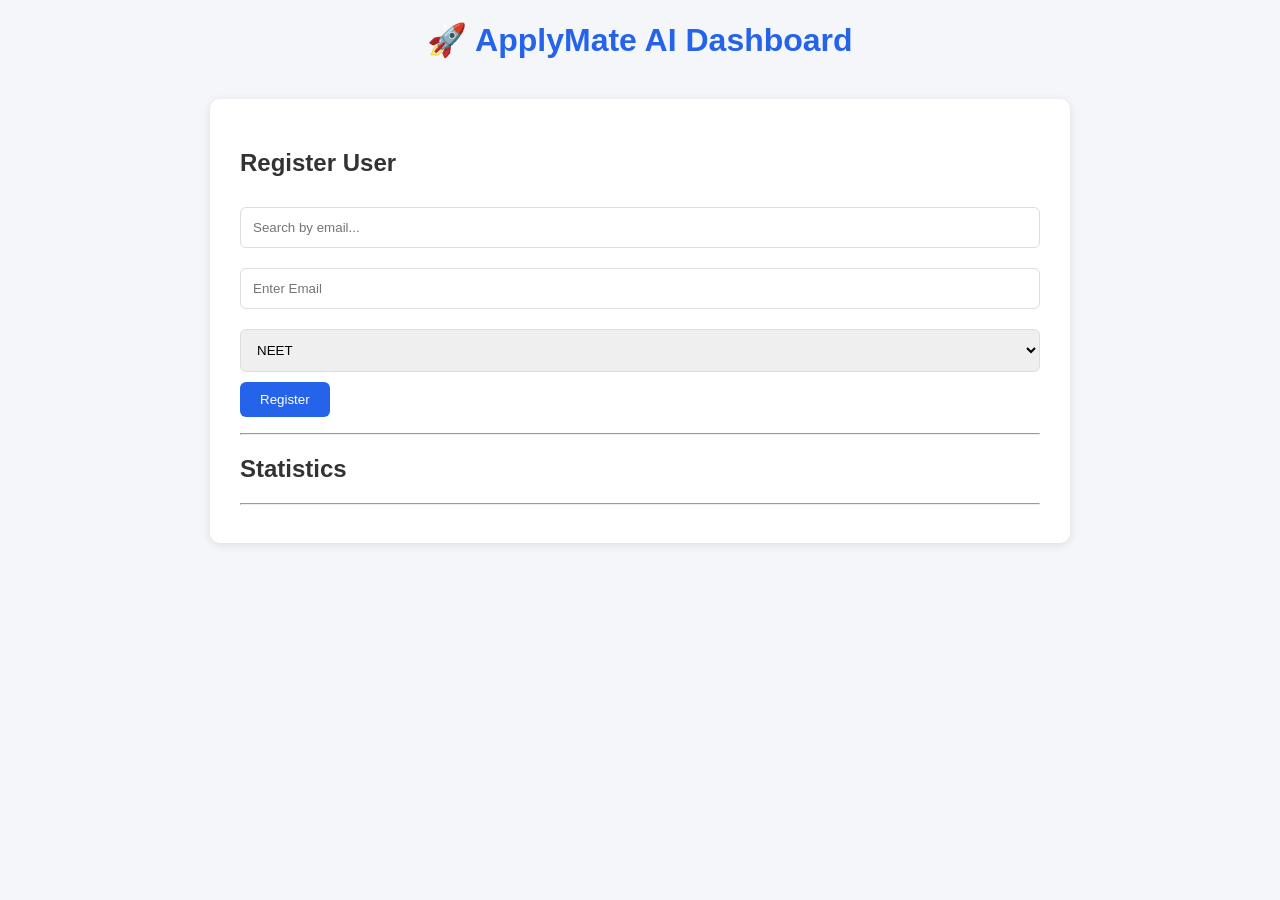
==== templates/index.html @ 89996ae2 "Initial ApplyMate AI project" ====
<!DOCTYPE html>
<html>
<head>
    <title>ApplyMate AI</title>
    <link rel="stylesheet" href="/static/style.css">
</head>
<body>

    <h1>🚀 ApplyMate AI Dashboard</h1>
    <div class="container">

        <h2>Register User</h2>
   <input
    type="text"
    id="search"
    placeholder="Search by email..."
    onkeyup="loadUsers()"
/>
        <input
            type="email"
            id="email"
            placeholder="Enter Email"
        >

        <select id="category">

            <option value="NEET">NEET</option>

            <option value="JEE">JEE</option>

            <option value="CUET">CUET</option>

            <option value="GENERAL">GENERAL</option>

        </select>

        <button onclick="registerUser()">
            Register
        </button>
        <p id="message"></p>
        <hr>

       <h2>Statistics</h2>

<div id="stats"></div>

<hr>

        <div id="users"></div>

    </div>

    <script src="/static/script.js"></script>

</body>
</html>
---- static/style.css ----
body{
    font-family: Arial, sans-serif;
    background:#f4f6f9;
    margin:0;
    padding:0;
}

.container{
    width:80%;
    max-width:800px;
    margin:40px auto;
    background:white;
    padding:30px;
    border-radius:10px;
    box-shadow:0 2px 10px rgba(0,0,0,0.1);
}

h1{
    text-align:center;
    color:#2563eb;
}

h2{
    color:#333;
}

input,
select{
    width:100%;
    padding:12px;
    margin:10px 0;
    border:1px solid #ddd;
    border-radius:6px;
    box-sizing:border-box;
}

button{
    padding:10px 20px;
    background:#2563eb;
    color:white;
    border:none;
    border-radius:6px;
    cursor:pointer;
}

button:hover{
    background:#1d4ed8;
}

.user{
    display:flex;
    justify-content:space-between;
    align-items:center;
    padding:15px;
    margin-top:10px;
    border:1px solid #ddd;
    border-radius:8px;
    background:#fafafa;
}

.delete-btn{
    background:#dc2626;
}

.delete-btn:hover{
    background:#b91c1c;
}
.badge{
    background:#2563eb;
    color:white;
    padding:4px 10px;
    border-radius:20px;
    font-size:12px;
}
.badge{
    background:#2563eb;
    color:white;
    padding:4px 10px;
    border-radius:20px;
    font-size:12px;
}

.stat-card{
    background:#eff6ff;
    padding:15px;
    border-radius:8px;
    margin-bottom:15px;
    font-weight:bold;
}
.message-success{
    color:green;
    font-weight:bold;
}

.message-error{
    color:red;
    font-weight:bold;
}

.message-warning{
    color:orange;
    font-weight:bold;
}
.stats-container{
    display:flex;
    gap:15px;
    flex-wrap:wrap;
}

.stat-card{
    flex:1;
    min-width:180px;
    background:#eff6ff;
    padding:15px;
    border-radius:8px;
    font-weight:bold;
    text-align:center;
}
.stats-container{
    display:flex;
    gap:15px;
    flex-wrap:wrap;
}

.stat-card{
    flex:1;
    min-width:180px;
    background:#eff6ff;
    padding:15px;
    border-radius:8px;
    font-weight:bold;
    text-align:center;
}

.message-success{
    color:green;
    font-weight:bold;
}

.message-error{
    color:red;
    font-weight:bold;
}

.message-warning{
    color:orange;
    font-weight:bold;
}
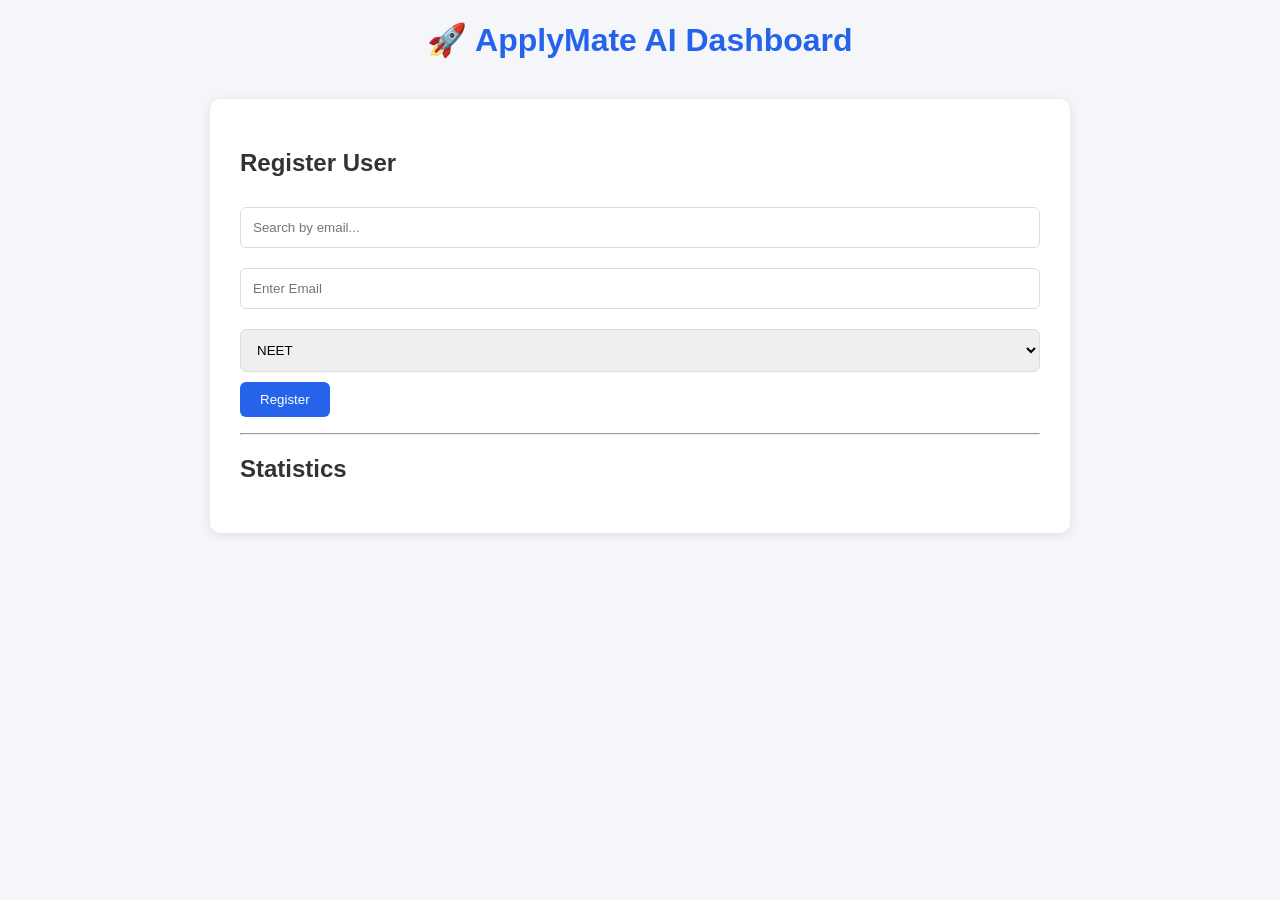
==== commit 033c61b8: "Switched from Resend to Gmail SMTP" ====
--- a/templates/index.html
+++ b/templates/index.html
@@ -42,13 +42,7 @@
 
        <h2>Statistics</h2>
 
-<div id="stats"></div>
 
-<hr>
-
-        <div id="users"></div>
-
-    </div>
 
     <script src="/static/script.js"></script>
 
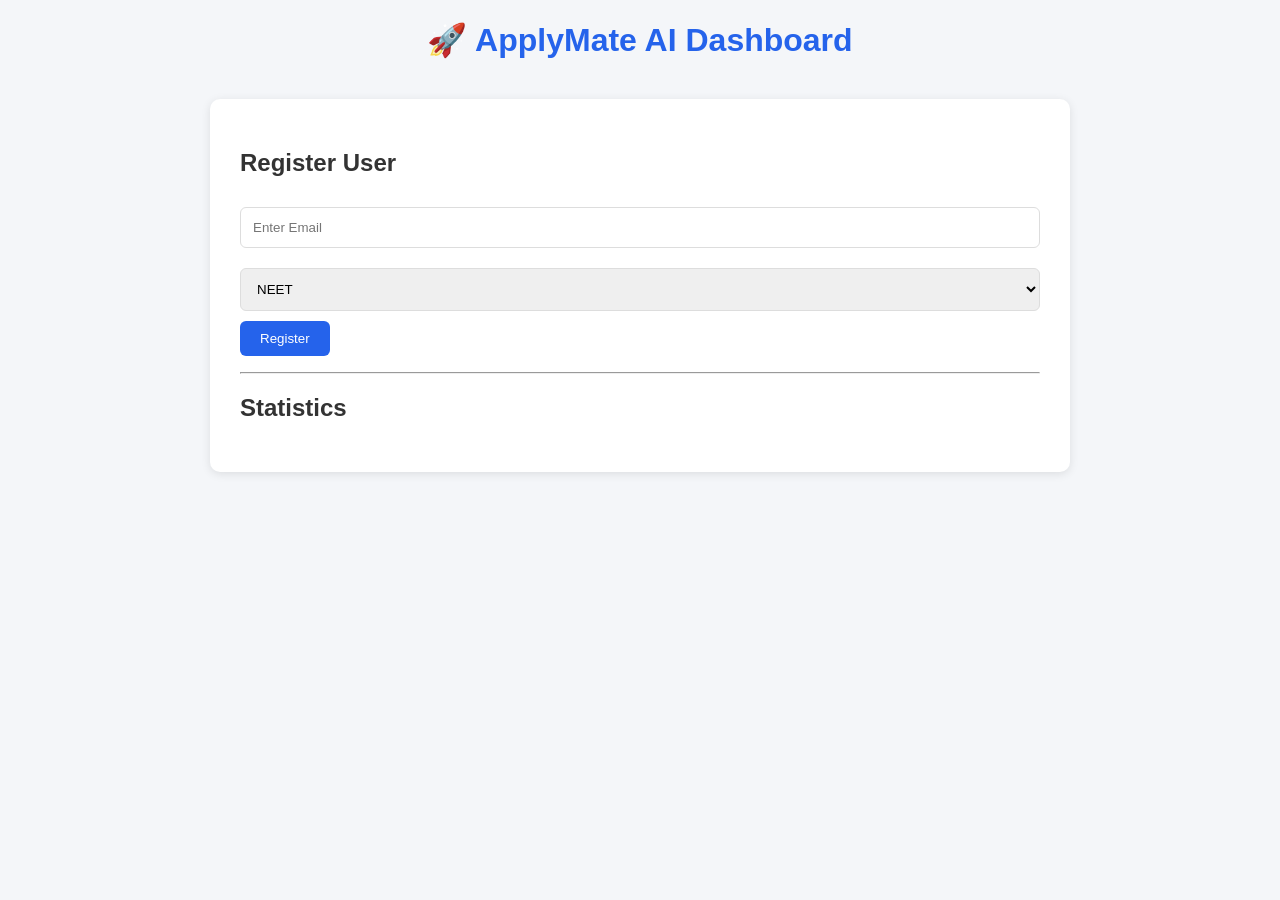
==== commit a163f700: "edit" ====
--- a/templates/index.html
+++ b/templates/index.html
@@ -10,12 +10,7 @@
     <div class="container">
 
         <h2>Register User</h2>
-   <input
-    type="text"
-    id="search"
-    placeholder="Search by email..."
-    onkeyup="loadUsers()"
-/>
+   
         <input
             type="email"
             id="email"
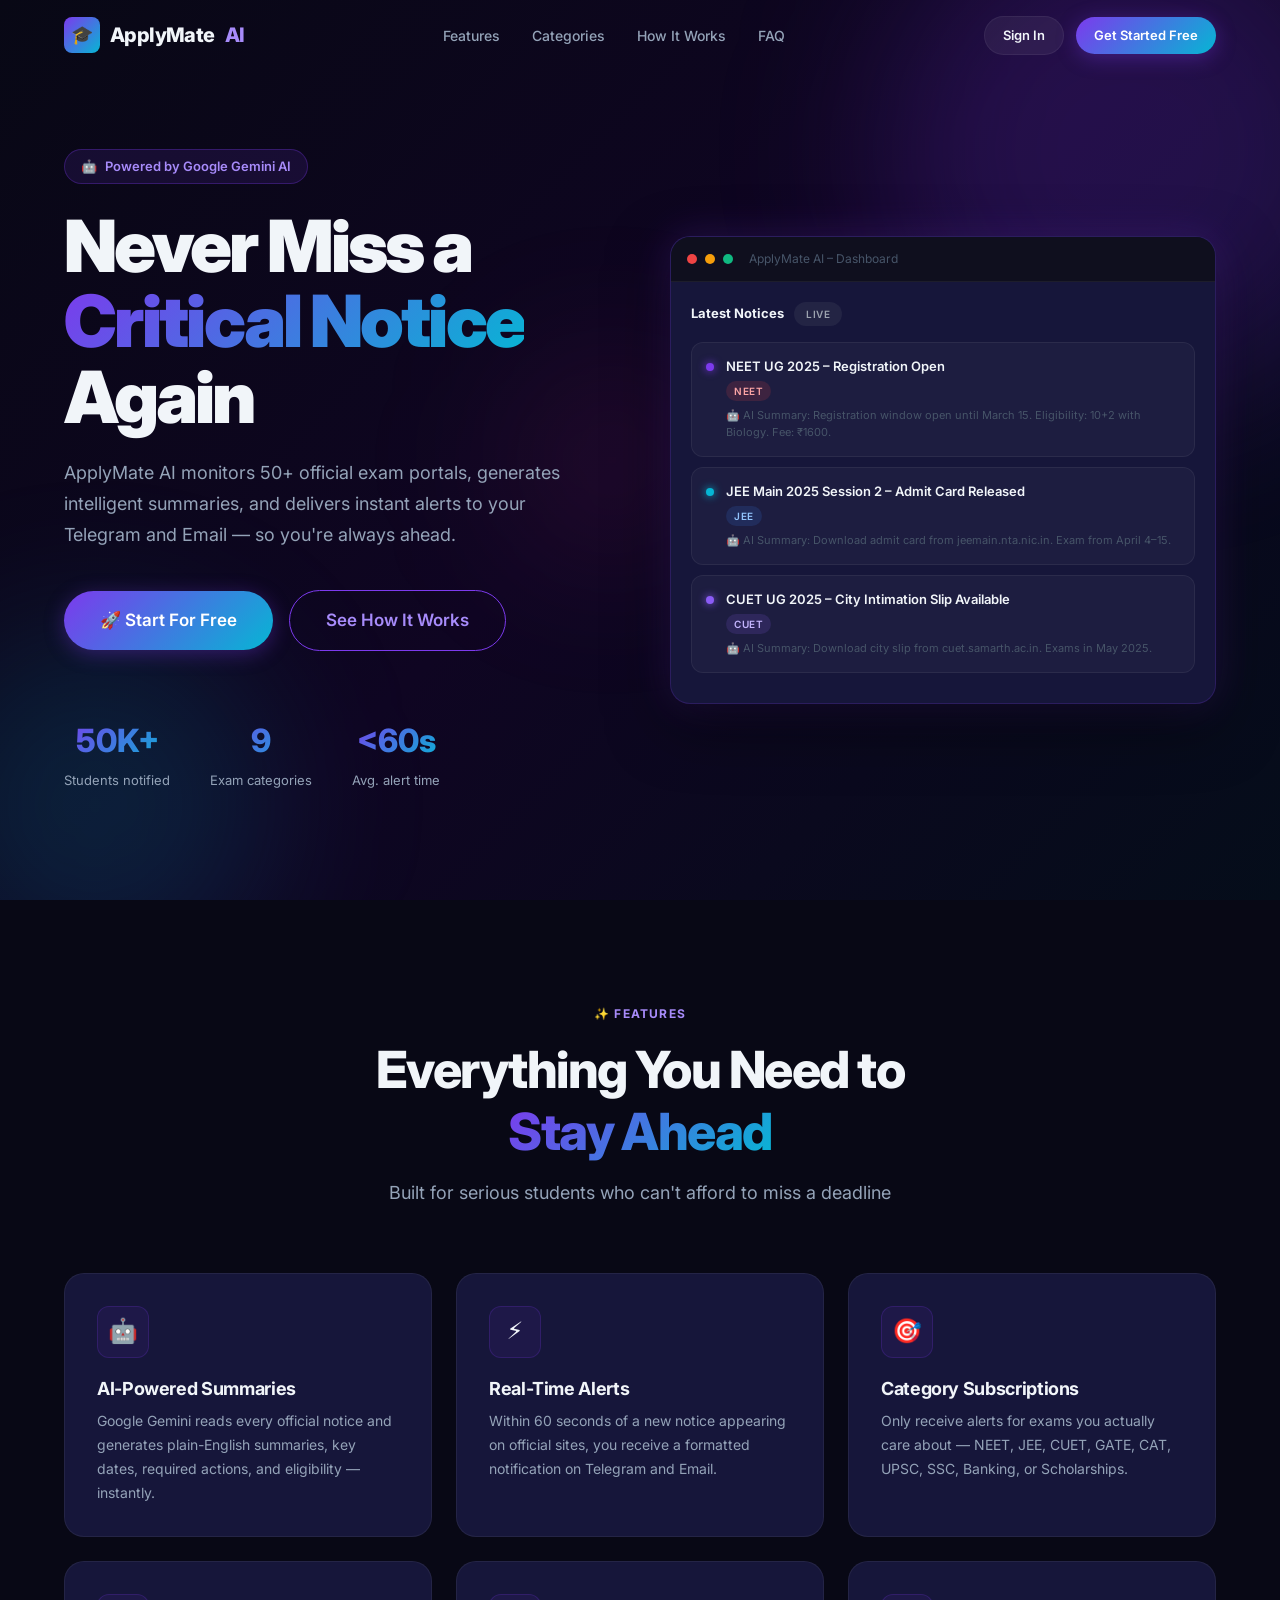
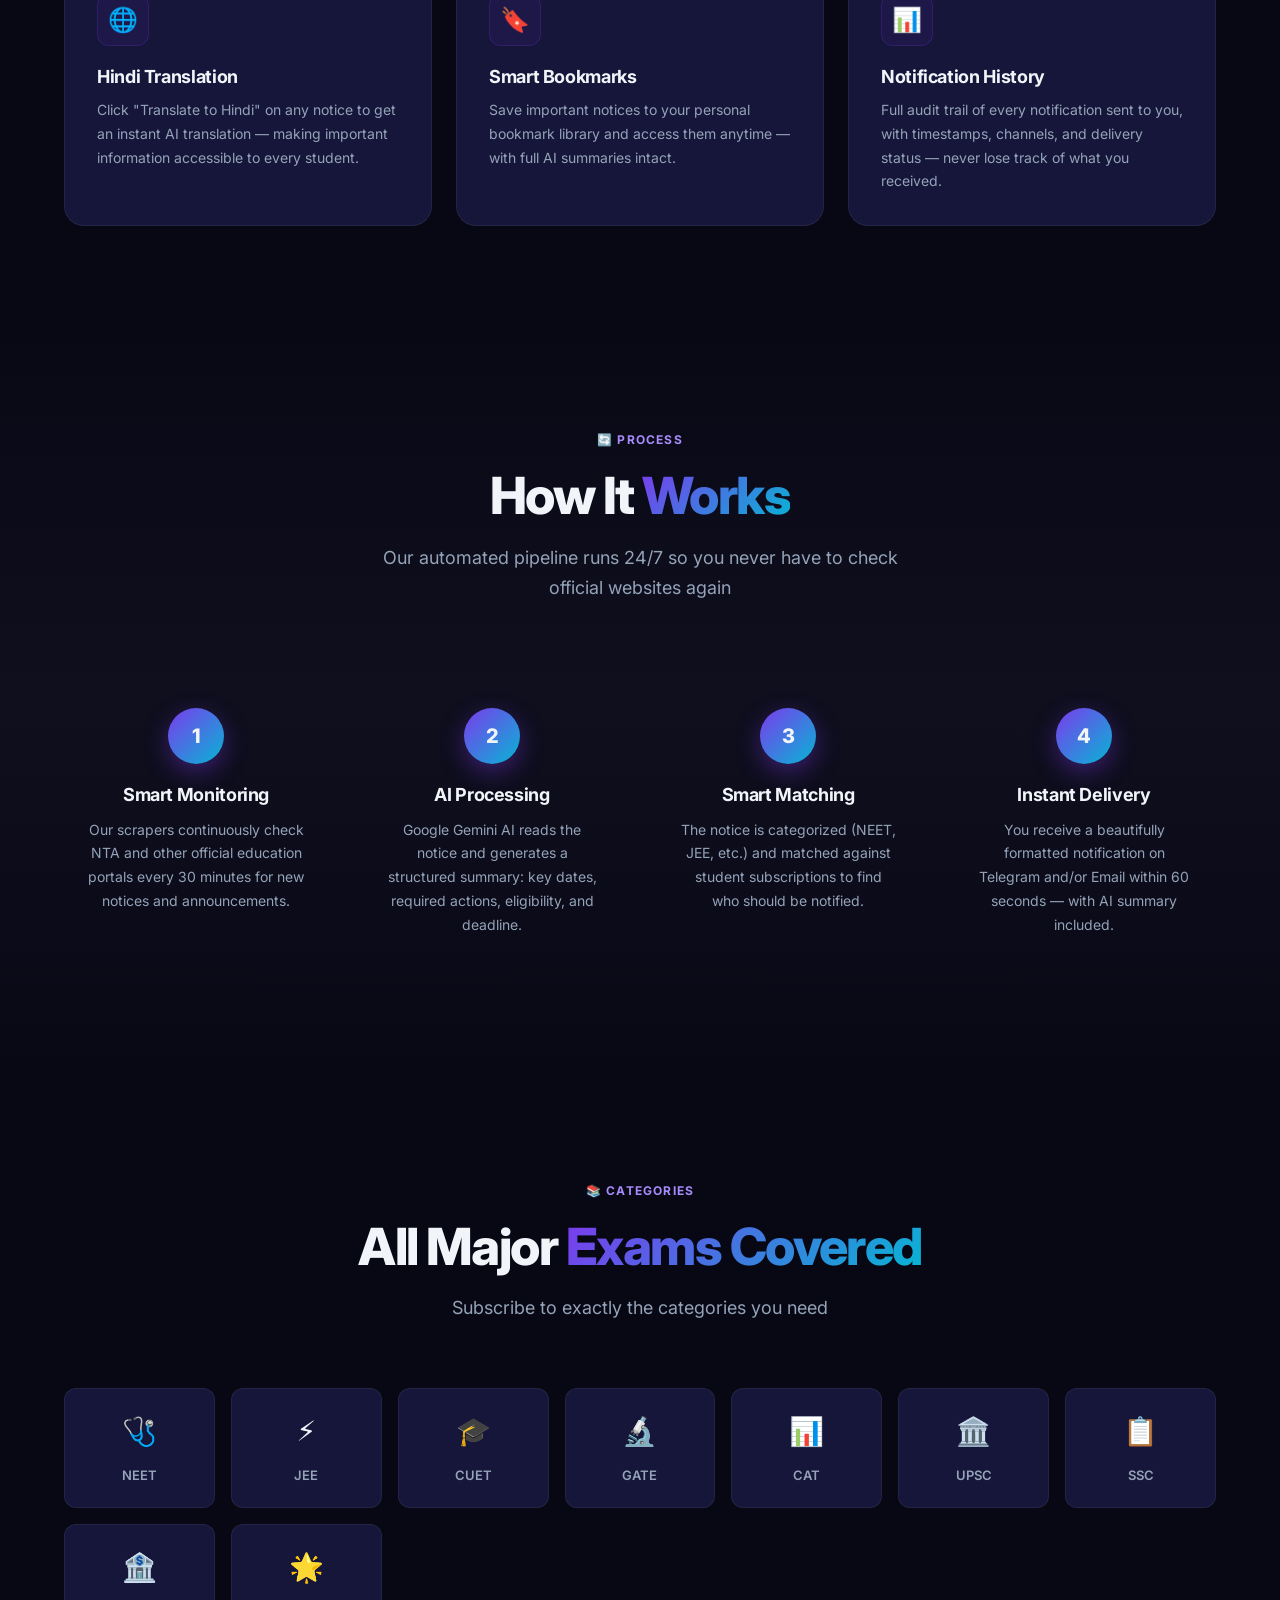
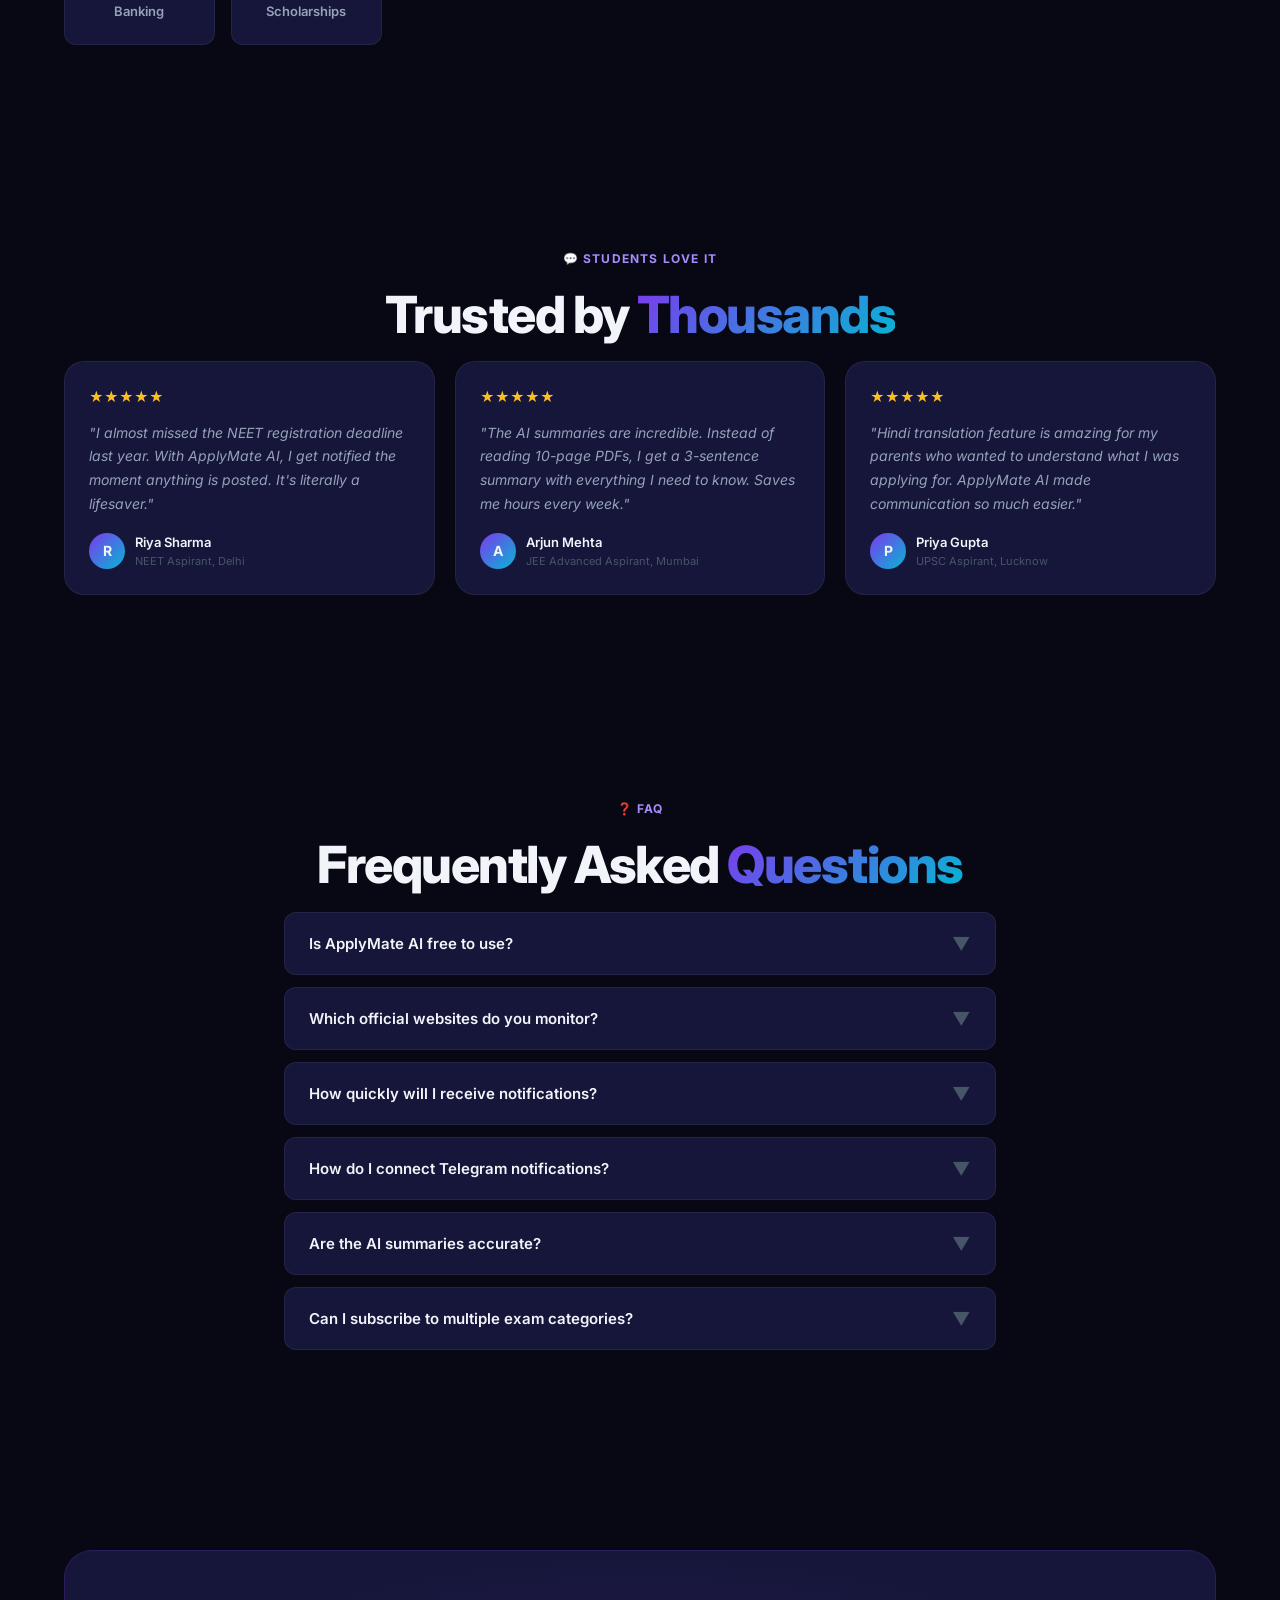
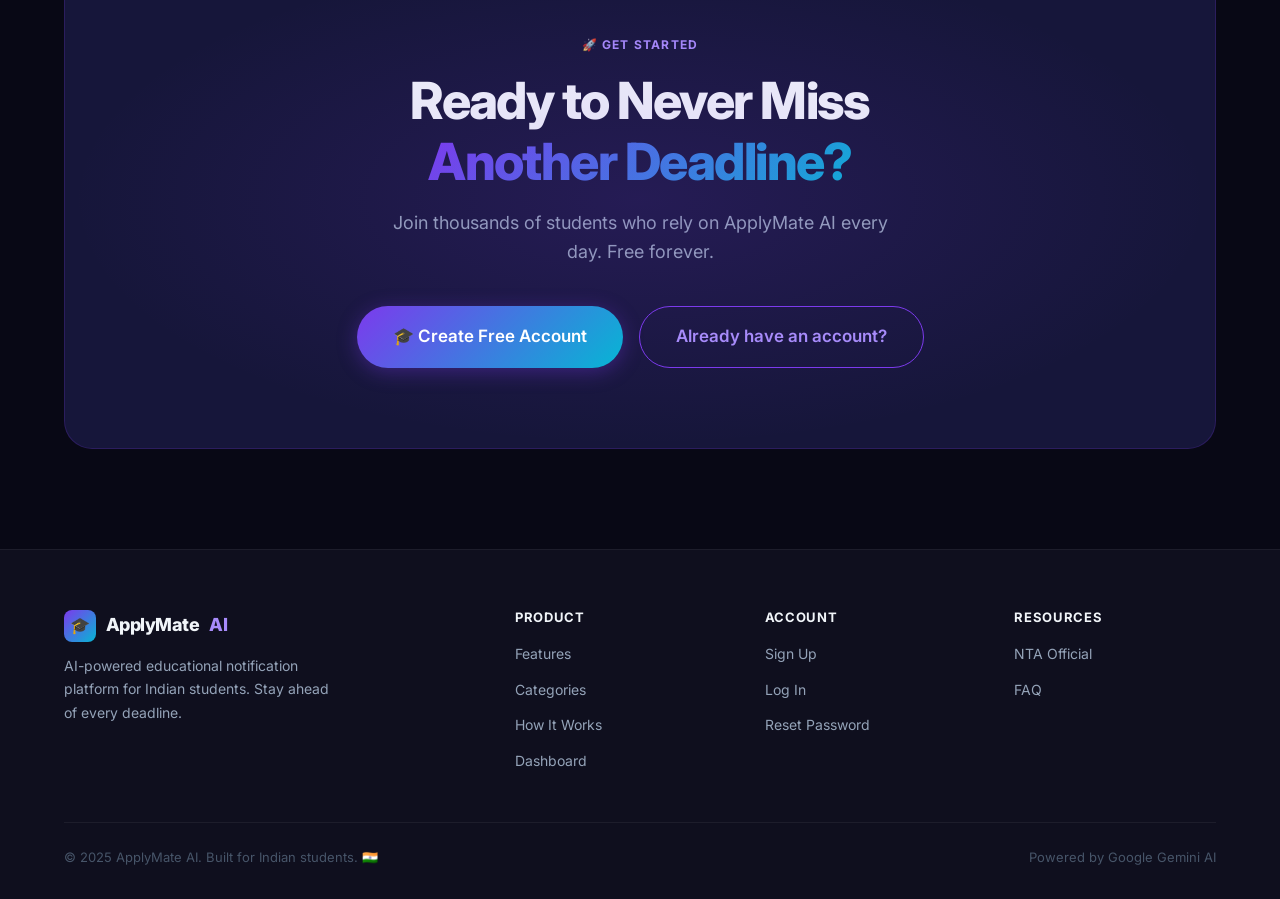
==== commit cad34a81: "Complete AI scraper and admin dashboard" ====
--- a/templates/index.html
+++ b/templates/index.html
@@ -1,45 +1,612 @@
 <!DOCTYPE html>
-<html>
+<html lang="en">
 <head>
-    <title>ApplyMate AI</title>
-    <link rel="stylesheet" href="/static/style.css">
+  <meta charset="UTF-8">
+  <meta name="viewport" content="width=device-width, initial-scale=1.0">
+  <meta name="description" content="ApplyMate AI – Never miss an important educational notice. AI-powered summaries of NEET, JEE, CUET, GATE, UPSC and more. Instant Telegram & Email alerts.">
+  <title>ApplyMate AI – AI-Powered Student Notification Platform</title>
+  <link rel="stylesheet" href="/static/css/main.css">
+  <style>
+    /* ── Landing-page specific styles ── */
+    .notice-preview-card {
+      background: var(--bg-card);
+      border: 1px solid var(--border);
+      border-radius: var(--radius-lg);
+      padding: 20px;
+      position: relative;
+      overflow: hidden;
+    }
+    .notice-preview-card::before {
+      content: '';
+      position: absolute;
+      top: 0; left: 0; right: 0;
+      height: 3px;
+      background: var(--grad-primary);
+    }
+    .preview-grid {
+      display: grid;
+      grid-template-columns: 1fr 1fr;
+      gap: 20px;
+    }
+    @media (max-width: 640px) { .preview-grid { grid-template-columns: 1fr; } }
+
+    .hero-mockup {
+      position: relative;
+      z-index: 1;
+    }
+    .mockup-window {
+      background: var(--bg-card);
+      border: 1px solid var(--border);
+      border-radius: var(--radius-lg);
+      overflow: hidden;
+      box-shadow: var(--shadow-lg), var(--shadow-glow);
+    }
+    .mockup-header {
+      background: var(--bg-surface);
+      padding: 12px 16px;
+      display: flex;
+      align-items: center;
+      gap: 8px;
+      border-bottom: 1px solid var(--border-light);
+    }
+    .mockup-dot {
+      width: 10px;
+      height: 10px;
+      border-radius: 50%;
+    }
+    .mockup-body { padding: 20px; }
+
+    .notice-item {
+      display: flex;
+      gap: 12px;
+      padding: 14px;
+      background: rgba(255,255,255,0.03);
+      border-radius: var(--radius-md);
+      border: 1px solid var(--border-light);
+      margin-bottom: 10px;
+      transition: all var(--transition);
+      animation: fadeInUp 0.5s ease both;
+    }
+    .notice-item:nth-child(1) { animation-delay: 0.1s; }
+    .notice-item:nth-child(2) { animation-delay: 0.2s; }
+    .notice-item:nth-child(3) { animation-delay: 0.3s; }
+    .notice-item:hover {
+      background: rgba(124, 58, 237, 0.06);
+      border-color: var(--border);
+    }
+    .notice-dot {
+      width: 8px;
+      height: 8px;
+      border-radius: 50%;
+      background: var(--primary);
+      flex-shrink: 0;
+      margin-top: 6px;
+      box-shadow: 0 0 8px var(--primary);
+      animation: pulse-glow 2s ease infinite;
+    }
+    .notice-title { font-size: 13px; font-weight: 600; line-height: 1.4; margin-bottom: 4px; }
+    .notice-meta { font-size: 11px; color: var(--text-muted); }
+
+    /* Testimonial */
+    .testimonials-grid {
+      display: grid;
+      grid-template-columns: repeat(auto-fit, minmax(280px, 1fr));
+      gap: 20px;
+    }
+    .testimonial-card {
+      background: var(--bg-card);
+      border: 1px solid var(--border-light);
+      border-radius: var(--radius-lg);
+      padding: 24px;
+    }
+    .testimonial-stars { color: #fbbf24; font-size: 14px; margin-bottom: 12px; }
+    .testimonial-text { font-size: 14px; color: var(--text-secondary); line-height: 1.7; margin-bottom: 16px; font-style: italic; }
+    .testimonial-author { display: flex; align-items: center; gap: 10px; }
+    .testimonial-avatar {
+      width: 36px;
+      height: 36px;
+      border-radius: 50%;
+      background: var(--grad-primary);
+      display: flex;
+      align-items: center;
+      justify-content: center;
+      font-size: 14px;
+      font-weight: 700;
+    }
+    .testimonial-name { font-size: 13px; font-weight: 600; }
+    .testimonial-role { font-size: 11px; color: var(--text-muted); }
+  </style>
 </head>
 <body>
 
-    <h1>🚀 ApplyMate AI Dashboard</h1>
-    <div class="container">
-
-        <h2>Register User</h2>
-   
-        <input
-            type="email"
-            id="email"
-            placeholder="Enter Email"
-        >
-
-        <select id="category">
-
-            <option value="NEET">NEET</option>
-
-            <option value="JEE">JEE</option>
-
-            <option value="CUET">CUET</option>
-
-            <option value="GENERAL">GENERAL</option>
-
-        </select>
-
-        <button onclick="registerUser()">
-            Register
+<!-- ── Navbar ─────────────────────────────────────────────── -->
+<nav class="navbar" id="navbar">
+  <div class="container">
+    <div class="navbar-inner">
+      <a href="/" class="navbar-logo">
+        <div class="logo-icon">🎓</div>
+        ApplyMate <span style="color:var(--primary-light)">AI</span>
+      </a>
+
+      <ul class="navbar-nav">
+        <li><a href="#features">Features</a></li>
+        <li><a href="#categories">Categories</a></li>
+        <li><a href="#how-it-works">How It Works</a></li>
+        <li><a href="#faq">FAQ</a></li>
+      </ul>
+
+      <div class="navbar-actions">
+        <a href="/login" class="btn btn-ghost btn-sm">Sign In</a>
+        <a href="/signup" class="btn btn-primary btn-sm">Get Started Free</a>
+      </div>
+
+      <button class="mobile-menu-btn" id="mobileMenuBtn" aria-label="Menu">☰</button>
+    </div>
+  </div>
+</nav>
+
+<!-- Mobile Menu -->
+<div class="mobile-menu" id="mobileMenu">
+  <button id="mobileMenuClose" style="position:absolute;top:24px;right:24px;background:none;border:none;color:var(--text-primary);font-size:28px;cursor:pointer;">✕</button>
+  <a href="#features" onclick="closeMobileMenu()">Features</a>
+  <a href="#categories" onclick="closeMobileMenu()">Categories</a>
+  <a href="#how-it-works" onclick="closeMobileMenu()">How It Works</a>
+  <a href="#faq" onclick="closeMobileMenu()">FAQ</a>
+  <a href="/login" class="btn btn-ghost">Sign In</a>
+  <a href="/signup" class="btn btn-primary">Get Started Free</a>
+</div>
+
+<!-- ── Hero ───────────────────────────────────────────────── -->
+<section class="hero" id="hero">
+  <div class="hero-bg"></div>
+  <div class="hero-orb hero-orb-1"></div>
+  <div class="hero-orb hero-orb-2"></div>
+  <div class="hero-orb hero-orb-3"></div>
+
+  <div class="container">
+    <div style="display:grid;grid-template-columns:1fr 1fr;gap:60px;align-items:center;">
+      <div class="hero-content">
+        <div class="hero-eyebrow">
+          <span>🤖</span> Powered by Google Gemini AI
+        </div>
+
+        <h1 class="hero-title">
+          Never Miss a<br>
+          <span class="gradient-text">Critical Notice</span><br>
+          Again
+        </h1>
+
+        <p class="hero-description">
+          ApplyMate AI monitors 50+ official exam portals, generates intelligent summaries, 
+          and delivers instant alerts to your Telegram and Email — so you're always ahead.
+        </p>
+
+        <div class="hero-actions">
+          <a href="/signup" class="btn btn-primary btn-lg" id="hero-cta">
+            🚀 Start For Free
+          </a>
+          <a href="#how-it-works" class="btn btn-outline btn-lg">
+            See How It Works
+          </a>
+        </div>
+
+        <div class="hero-stats">
+          <div class="hero-stat">
+            <div class="hero-stat-value">50K+</div>
+            <div class="hero-stat-label">Students notified</div>
+          </div>
+          <div class="hero-stat">
+            <div class="hero-stat-value">9</div>
+            <div class="hero-stat-label">Exam categories</div>
+          </div>
+          <div class="hero-stat">
+            <div class="hero-stat-value">&lt;60s</div>
+            <div class="hero-stat-label">Avg. alert time</div>
+          </div>
+        </div>
+      </div>
+
+      <!-- Hero Mockup -->
+      <div class="hero-mockup" style="animation: fadeInUp 0.8s ease both 0.5s; opacity:0;">
+        <div class="mockup-window">
+          <div class="mockup-header">
+            <div class="mockup-dot" style="background:#ef4444"></div>
+            <div class="mockup-dot" style="background:#f59e0b"></div>
+            <div class="mockup-dot" style="background:#10b981"></div>
+            <span style="font-size:12px;color:var(--text-muted);margin-left:8px;">ApplyMate AI – Dashboard</span>
+          </div>
+          <div class="mockup-body">
+            <div style="display:flex;align-items:center;gap:10px;margin-bottom:16px;">
+              <span style="font-size:13px;font-weight:700;">Latest Notices</span>
+              <span class="badge badge-general" style="font-size:10px;">Live</span>
+            </div>
+
+            <div class="notice-item">
+              <div class="notice-dot"></div>
+              <div>
+                <div class="notice-title">NEET UG 2025 – Registration Open</div>
+                <div style="display:flex;gap:8px;margin:6px 0;">
+                  <span class="badge badge-neet" style="font-size:10px;padding:2px 8px;">NEET</span>
+                </div>
+                <div class="notice-meta">🤖 AI Summary: Registration window open until March 15. Eligibility: 10+2 with Biology. Fee: ₹1600.</div>
+              </div>
+            </div>
+
+            <div class="notice-item">
+              <div class="notice-dot" style="background:var(--accent);box-shadow:0 0 8px var(--accent);"></div>
+              <div>
+                <div class="notice-title">JEE Main 2025 Session 2 – Admit Card Released</div>
+                <div style="display:flex;gap:8px;margin:6px 0;">
+                  <span class="badge badge-jee" style="font-size:10px;padding:2px 8px;">JEE</span>
+                </div>
+                <div class="notice-meta">🤖 AI Summary: Download admit card from jeemain.nta.nic.in. Exam from April 4–15.</div>
+              </div>
+            </div>
+
+            <div class="notice-item">
+              <div class="notice-dot" style="background:#8b5cf6;box-shadow:0 0 8px #8b5cf6;"></div>
+              <div>
+                <div class="notice-title">CUET UG 2025 – City Intimation Slip Available</div>
+                <div style="display:flex;gap:8px;margin:6px 0;">
+                  <span class="badge badge-cuet" style="font-size:10px;padding:2px 8px;">CUET</span>
+                </div>
+                <div class="notice-meta">🤖 AI Summary: Download city slip from cuet.samarth.ac.in. Exams in May 2025.</div>
+              </div>
+            </div>
+          </div>
+        </div>
+      </div>
+    </div>
+  </div>
+</section>
+
+<!-- ── Features ────────────────────────────────────────────── -->
+<section class="section" id="features">
+  <div class="container">
+    <div class="text-center animate-in">
+      <span class="section-eyebrow">✨ Features</span>
+      <h2 class="section-title">Everything You Need to<br><span class="gradient-text">Stay Ahead</span></h2>
+      <p class="section-subtitle">Built for serious students who can't afford to miss a deadline</p>
+    </div>
+
+    <div class="features-grid">
+      <div class="feature-card animate-in">
+        <div class="feature-icon">🤖</div>
+        <h3 class="feature-title">AI-Powered Summaries</h3>
+        <p class="feature-desc">Google Gemini reads every official notice and generates plain-English summaries, key dates, required actions, and eligibility — instantly.</p>
+      </div>
+
+      <div class="feature-card animate-in">
+        <div class="feature-icon">⚡</div>
+        <h3 class="feature-title">Real-Time Alerts</h3>
+        <p class="feature-desc">Within 60 seconds of a new notice appearing on official sites, you receive a formatted notification on Telegram and Email.</p>
+      </div>
+
+      <div class="feature-card animate-in">
+        <div class="feature-icon">🎯</div>
+        <h3 class="feature-title">Category Subscriptions</h3>
+        <p class="feature-desc">Only receive alerts for exams you actually care about — NEET, JEE, CUET, GATE, CAT, UPSC, SSC, Banking, or Scholarships.</p>
+      </div>
+
+      <div class="feature-card animate-in">
+        <div class="feature-icon">🌐</div>
+        <h3 class="feature-title">Hindi Translation</h3>
+        <p class="feature-desc">Click "Translate to Hindi" on any notice to get an instant AI translation — making important information accessible to every student.</p>
+      </div>
+
+      <div class="feature-card animate-in">
+        <div class="feature-icon">🔖</div>
+        <h3 class="feature-title">Smart Bookmarks</h3>
+        <p class="feature-desc">Save important notices to your personal bookmark library and access them anytime — with full AI summaries intact.</p>
+      </div>
+
+      <div class="feature-card animate-in">
+        <div class="feature-icon">📊</div>
+        <h3 class="feature-title">Notification History</h3>
+        <p class="feature-desc">Full audit trail of every notification sent to you, with timestamps, channels, and delivery status — never lose track of what you received.</p>
+      </div>
+    </div>
+  </div>
+</section>
+
+<!-- ── How It Works ────────────────────────────────────────── -->
+<section class="section" id="how-it-works" style="background:linear-gradient(180deg, var(--bg-base) 0%, var(--bg-surface) 50%, var(--bg-base) 100%);">
+  <div class="container">
+    <div class="text-center animate-in">
+      <span class="section-eyebrow">🔄 Process</span>
+      <h2 class="section-title">How It <span class="gradient-text">Works</span></h2>
+      <p class="section-subtitle">Our automated pipeline runs 24/7 so you never have to check official websites again</p>
+    </div>
+
+    <div class="steps-grid">
+      <div class="step-card animate-in">
+        <div class="step-number">1</div>
+        <h3 class="step-title">Smart Monitoring</h3>
+        <p class="step-desc">Our scrapers continuously check NTA and other official education portals every 30 minutes for new notices and announcements.</p>
+      </div>
+      <div class="step-card animate-in">
+        <div class="step-number">2</div>
+        <h3 class="step-title">AI Processing</h3>
+        <p class="step-desc">Google Gemini AI reads the notice and generates a structured summary: key dates, required actions, eligibility, and deadline.</p>
+      </div>
+      <div class="step-card animate-in">
+        <div class="step-number">3</div>
+        <h3 class="step-title">Smart Matching</h3>
+        <p class="step-desc">The notice is categorized (NEET, JEE, etc.) and matched against student subscriptions to find who should be notified.</p>
+      </div>
+      <div class="step-card animate-in">
+        <div class="step-number">4</div>
+        <h3 class="step-title">Instant Delivery</h3>
+        <p class="step-desc">You receive a beautifully formatted notification on Telegram and/or Email within 60 seconds — with AI summary included.</p>
+      </div>
+    </div>
+  </div>
+</section>
+
+<!-- ── Categories ──────────────────────────────────────────── -->
+<section class="section" id="categories">
+  <div class="container">
+    <div class="text-center animate-in">
+      <span class="section-eyebrow">📚 Categories</span>
+      <h2 class="section-title">All Major <span class="gradient-text">Exams Covered</span></h2>
+      <p class="section-subtitle">Subscribe to exactly the categories you need</p>
+    </div>
+
+    <div class="categories-grid animate-in">
+      <div class="category-pill"><span class="category-emoji">🩺</span><span class="category-name">NEET</span></div>
+      <div class="category-pill"><span class="category-emoji">⚡</span><span class="category-name">JEE</span></div>
+      <div class="category-pill"><span class="category-emoji">🎓</span><span class="category-name">CUET</span></div>
+      <div class="category-pill"><span class="category-emoji">🔬</span><span class="category-name">GATE</span></div>
+      <div class="category-pill"><span class="category-emoji">📊</span><span class="category-name">CAT</span></div>
+      <div class="category-pill"><span class="category-emoji">🏛️</span><span class="category-name">UPSC</span></div>
+      <div class="category-pill"><span class="category-emoji">📋</span><span class="category-name">SSC</span></div>
+      <div class="category-pill"><span class="category-emoji">🏦</span><span class="category-name">Banking</span></div>
+      <div class="category-pill"><span class="category-emoji">🌟</span><span class="category-name">Scholarships</span></div>
+    </div>
+  </div>
+</section>
+
+<!-- ── Testimonials ─────────────────────────────────────────── -->
+<section class="section" id="testimonials">
+  <div class="container">
+    <div class="text-center animate-in">
+      <span class="section-eyebrow">💬 Students Love It</span>
+      <h2 class="section-title">Trusted by <span class="gradient-text">Thousands</span></h2>
+    </div>
+
+    <div class="testimonials-grid">
+      <div class="testimonial-card animate-in">
+        <div class="testimonial-stars">★★★★★</div>
+        <p class="testimonial-text">"I almost missed the NEET registration deadline last year. With ApplyMate AI, I get notified the moment anything is posted. It's literally a lifesaver."</p>
+        <div class="testimonial-author">
+          <div class="testimonial-avatar">R</div>
+          <div>
+            <div class="testimonial-name">Riya Sharma</div>
+            <div class="testimonial-role">NEET Aspirant, Delhi</div>
+          </div>
+        </div>
+      </div>
+
+      <div class="testimonial-card animate-in">
+        <div class="testimonial-stars">★★★★★</div>
+        <p class="testimonial-text">"The AI summaries are incredible. Instead of reading 10-page PDFs, I get a 3-sentence summary with everything I need to know. Saves me hours every week."</p>
+        <div class="testimonial-author">
+          <div class="testimonial-avatar">A</div>
+          <div>
+            <div class="testimonial-name">Arjun Mehta</div>
+            <div class="testimonial-role">JEE Advanced Aspirant, Mumbai</div>
+          </div>
+        </div>
+      </div>
+
+      <div class="testimonial-card animate-in">
+        <div class="testimonial-stars">★★★★★</div>
+        <p class="testimonial-text">"Hindi translation feature is amazing for my parents who wanted to understand what I was applying for. ApplyMate AI made communication so much easier."</p>
+        <div class="testimonial-author">
+          <div class="testimonial-avatar">P</div>
+          <div>
+            <div class="testimonial-name">Priya Gupta</div>
+            <div class="testimonial-role">UPSC Aspirant, Lucknow</div>
+          </div>
+        </div>
+      </div>
+    </div>
+  </div>
+</section>
+
+<!-- ── FAQ ──────────────────────────────────────────────────── -->
+<section class="section" id="faq">
+  <div class="container-sm">
+    <div class="text-center animate-in">
+      <span class="section-eyebrow">❓ FAQ</span>
+      <h2 class="section-title">Frequently Asked <span class="gradient-text">Questions</span></h2>
+    </div>
+
+    <div class="faq-list animate-in">
+      <div class="faq-item">
+        <button class="faq-question" onclick="toggleFaq(this)">
+          Is ApplyMate AI free to use?
+          <span class="faq-chevron">▼</span>
         </button>
-        <p id="message"></p>
-        <hr>
-
-       <h2>Statistics</h2>
-
-
-
-    <script src="/static/script.js"></script>
-
+        <div class="faq-answer">
+          <div class="faq-answer-inner">Yes! ApplyMate AI is completely free for students. Sign up, choose your exam categories, connect your Telegram or email, and start receiving AI-powered notifications immediately.</div>
+        </div>
+      </div>
+
+      <div class="faq-item">
+        <button class="faq-question" onclick="toggleFaq(this)">
+          Which official websites do you monitor?
+          <span class="faq-chevron">▼</span>
+        </button>
+        <div class="faq-answer">
+          <div class="faq-answer-inner">We currently monitor NTA (nta.ac.in) covering NEET, JEE, CUET, and more. We are actively adding UPSC, SSC, IBPS, UGC-NET, and other major exam portals.</div>
+        </div>
+      </div>
+
+      <div class="faq-item">
+        <button class="faq-question" onclick="toggleFaq(this)">
+          How quickly will I receive notifications?
+          <span class="faq-chevron">▼</span>
+        </button>
+        <div class="faq-answer">
+          <div class="faq-answer-inner">Our scrapers check official websites every 30 minutes. Once a new notice is detected, AI processing and notification delivery happens within 60 seconds. You'll typically be notified within 30-31 minutes of a notice going live.</div>
+        </div>
+      </div>
+
+      <div class="faq-item">
+        <button class="faq-question" onclick="toggleFaq(this)">
+          How do I connect Telegram notifications?
+          <span class="faq-chevron">▼</span>
+        </button>
+        <div class="faq-answer">
+          <div class="faq-answer-inner">After signing up, go to your Dashboard → Settings → Telegram. Start a chat with our Telegram bot, copy your Chat ID, and paste it in the settings form. You'll instantly receive a welcome message to confirm the connection.</div>
+        </div>
+      </div>
+
+      <div class="faq-item">
+        <button class="faq-question" onclick="toggleFaq(this)">
+          Are the AI summaries accurate?
+          <span class="faq-chevron">▼</span>
+        </button>
+        <div class="faq-answer">
+          <div class="faq-answer-inner">Our AI summaries are generated by Google Gemini, one of the most capable AI models available. We always include a link to the original official notice, and we recommend verifying important dates directly with the official source before taking action.</div>
+        </div>
+      </div>
+
+      <div class="faq-item">
+        <button class="faq-question" onclick="toggleFaq(this)">
+          Can I subscribe to multiple exam categories?
+          <span class="faq-chevron">▼</span>
+        </button>
+        <div class="faq-answer">
+          <div class="faq-answer-inner">Absolutely! You can subscribe to any combination of our 9 categories: NEET, JEE, CUET, GATE, CAT, UPSC, SSC, Banking, and Scholarships. Manage your preferences anytime from the dashboard.</div>
+        </div>
+      </div>
+    </div>
+  </div>
+</section>
+
+<!-- ── CTA ──────────────────────────────────────────────────── -->
+<section class="section" id="cta">
+  <div class="container">
+    <div class="cta-section animate-in">
+      <span class="section-eyebrow">🚀 Get Started</span>
+      <h2 class="section-title" style="margin-bottom:16px;">Ready to Never Miss<br><span class="gradient-text">Another Deadline?</span></h2>
+      <p style="font-size:18px;color:var(--text-secondary);margin-bottom:40px;max-width:500px;margin-left:auto;margin-right:auto;">
+        Join thousands of students who rely on ApplyMate AI every day. Free forever.
+      </p>
+      <div style="display:flex;gap:16px;justify-content:center;flex-wrap:wrap;">
+        <a href="/signup" class="btn btn-primary btn-lg" id="cta-signup">
+          🎓 Create Free Account
+        </a>
+        <a href="/login" class="btn btn-outline btn-lg">
+          Already have an account?
+        </a>
+      </div>
+    </div>
+  </div>
+</section>
+
+<!-- ── Footer ───────────────────────────────────────────────── -->
+<footer class="footer">
+  <div class="container">
+    <div class="footer-grid">
+      <div class="footer-brand">
+        <a href="/" class="navbar-logo" style="font-size:18px;">
+          <div class="logo-icon" style="width:32px;height:32px;font-size:16px;">🎓</div>
+          ApplyMate <span style="color:var(--primary-light)">AI</span>
+        </a>
+        <p>AI-powered educational notification platform for Indian students. Stay ahead of every deadline.</p>
+      </div>
+
+      <div>
+        <h4 class="footer-heading">Product</h4>
+        <ul class="footer-links">
+          <li><a href="#features">Features</a></li>
+          <li><a href="#categories">Categories</a></li>
+          <li><a href="#how-it-works">How It Works</a></li>
+          <li><a href="/dashboard">Dashboard</a></li>
+        </ul>
+      </div>
+
+      <div>
+        <h4 class="footer-heading">Account</h4>
+        <ul class="footer-links">
+          <li><a href="/signup">Sign Up</a></li>
+          <li><a href="/login">Log In</a></li>
+          <li><a href="/forgot-password">Reset Password</a></li>
+        </ul>
+      </div>
+
+      <div>
+        <h4 class="footer-heading">Resources</h4>
+        <ul class="footer-links">
+          <li><a href="https://nta.ac.in" target="_blank" rel="noopener">NTA Official</a></li>
+          <li><a href="#faq">FAQ</a></li>
+        </ul>
+      </div>
+    </div>
+
+    <div class="footer-bottom">
+      <p>© 2025 ApplyMate AI. Built for Indian students. 🇮🇳</p>
+      <p style="color:var(--text-muted)">Powered by Google Gemini AI</p>
+    </div>
+  </div>
+</footer>
+
+<!-- ── Toast Container ──────────────────────────────────────── -->
+<div class="toast-container" id="toastContainer"></div>
+
+<script>
+  // ── Navbar scroll effect
+  const navbar = document.getElementById('navbar');
+  window.addEventListener('scroll', () => {
+    navbar.classList.toggle('scrolled', window.scrollY > 20);
+  });
+
+  // ── Animate on scroll
+  const observer = new IntersectionObserver((entries) => {
+    entries.forEach((entry, i) => {
+      if (entry.isIntersecting) {
+        setTimeout(() => entry.target.classList.add('visible'), i * 80);
+        observer.unobserve(entry.target);
+      }
+    });
+  }, { threshold: 0.1 });
+
+  document.querySelectorAll('.animate-in').forEach(el => observer.observe(el));
+
+  // Fix hero mockup animation
+  document.querySelector('.hero-mockup').style.opacity = '';
+
+  // ── FAQ Accordion
+  function toggleFaq(btn) {
+    const item = btn.closest('.faq-item');
+    const isOpen = item.classList.contains('open');
+    document.querySelectorAll('.faq-item.open').forEach(i => i.classList.remove('open'));
+    if (!isOpen) item.classList.add('open');
+  }
+
+  // ── Mobile Menu
+  const mobileMenuBtn = document.getElementById('mobileMenuBtn');
+  const mobileMenu = document.getElementById('mobileMenu');
+  const mobileMenuClose = document.getElementById('mobileMenuClose');
+
+  mobileMenuBtn.addEventListener('click', () => mobileMenu.classList.add('open'));
+  mobileMenuClose.addEventListener('click', () => mobileMenu.classList.remove('open'));
+
+  function closeMobileMenu() { mobileMenu.classList.remove('open'); }
+
+  // ── Toast utility (shared across pages)
+  function showToast(message, type = 'info') {
+    const container = document.getElementById('toastContainer');
+    const toast = document.createElement('div');
+    toast.className = `toast ${type}`;
+    const icons = { success: '✅', error: '❌', info: 'ℹ️' };
+    toast.innerHTML = `<span>${icons[type]}</span><span>${message}</span>`;
+    container.appendChild(toast);
+    setTimeout(() => toast.remove(), 4000);
+  }
+</script>
 </body>
-</html>+</html>
--- a/static/css/main.css
+++ b/static/css/main.css
@@ -0,0 +1,814 @@
+/* ============================================================
+   ApplyMate AI – Global Design System
+   Dark mode, glassmorphism, Inter font, smooth animations
+   ============================================================ */
+
+@import url('https://fonts.googleapis.com/css2?family=Inter:wght@300;400;500;600;700;800;900&display=swap');
+
+/* ── CSS Custom Properties ──────────────────────────────────── */
+:root {
+  /* Brand palette */
+  --primary:        #7c3aed;
+  --primary-light:  #a78bfa;
+  --primary-dark:   #5b21b6;
+  --accent:         #06b6d4;
+  --accent-light:   #67e8f9;
+
+  /* Backgrounds */
+  --bg-base:        #080815;
+  --bg-surface:     #0f0f1e;
+  --bg-card:        #16163a;
+  --bg-card-hover:  #1e1e4a;
+  --bg-glass:       rgba(22, 22, 58, 0.6);
+  --bg-glass-light: rgba(124, 58, 237, 0.08);
+
+  /* Text */
+  --text-primary:   #f1f5f9;
+  --text-secondary: #94a3b8;
+  --text-muted:     #475569;
+
+  /* Borders */
+  --border:         rgba(124, 58, 237, 0.2);
+  --border-light:   rgba(255, 255, 255, 0.06);
+
+  /* Category colors */
+  --cat-neet:        #ef4444;
+  --cat-jee:         #3b82f6;
+  --cat-cuet:        #8b5cf6;
+  --cat-gate:        #10b981;
+  --cat-cat:         #f59e0b;
+  --cat-upsc:        #6366f1;
+  --cat-ssc:         #14b8a6;
+  --cat-banking:     #f97316;
+  --cat-scholarship: #ec4899;
+  --cat-general:     #6b7280;
+
+  /* Gradients */
+  --grad-primary:   linear-gradient(135deg, #7c3aed, #06b6d4);
+  --grad-hero:      linear-gradient(135deg, #080815 0%, #0f0522 50%, #050d1a 100%);
+  --grad-card:      linear-gradient(135deg, rgba(124,58,237,0.1), rgba(6,182,212,0.05));
+
+  /* Shadows */
+  --shadow-sm:      0 2px 8px rgba(0,0,0,0.3);
+  --shadow-md:      0 8px 32px rgba(0,0,0,0.4);
+  --shadow-lg:      0 20px 60px rgba(0,0,0,0.5);
+  --shadow-glow:    0 0 40px rgba(124,58,237,0.25);
+  --shadow-glow-sm: 0 0 20px rgba(124,58,237,0.15);
+
+  /* Spacing */
+  --radius-sm:  8px;
+  --radius-md:  12px;
+  --radius-lg:  20px;
+  --radius-xl:  28px;
+  --radius-full: 9999px;
+
+  /* Transitions */
+  --transition: 0.25s cubic-bezier(0.4, 0, 0.2, 1);
+  --transition-slow: 0.4s cubic-bezier(0.4, 0, 0.2, 1);
+}
+
+/* ── Reset ──────────────────────────────────────────────────── */
+*, *::before, *::after { box-sizing: border-box; margin: 0; padding: 0; }
+
+html { scroll-behavior: smooth; font-size: 16px; }
+
+body {
+  font-family: 'Inter', system-ui, sans-serif;
+  background: var(--bg-base);
+  color: var(--text-primary);
+  line-height: 1.6;
+  -webkit-font-smoothing: antialiased;
+  overflow-x: hidden;
+}
+
+a { color: var(--primary-light); text-decoration: none; transition: color var(--transition); }
+a:hover { color: var(--accent-light); }
+
+img { max-width: 100%; display: block; }
+
+/* ── Typography ─────────────────────────────────────────────── */
+h1, h2, h3, h4, h5, h6 {
+  font-weight: 700;
+  line-height: 1.2;
+  letter-spacing: -0.02em;
+}
+
+.gradient-text {
+  background: var(--grad-primary);
+  -webkit-background-clip: text;
+  -webkit-text-fill-color: transparent;
+  background-clip: text;
+}
+
+/* ── Utility Classes ────────────────────────────────────────── */
+.container { max-width: 1200px; margin: 0 auto; padding: 0 24px; }
+.container-sm { max-width: 760px; margin: 0 auto; padding: 0 24px; }
+.text-center { text-align: center; }
+.text-muted { color: var(--text-secondary); }
+.flex { display: flex; }
+.flex-col { flex-direction: column; }
+.items-center { align-items: center; }
+.justify-center { justify-content: center; }
+.gap-4 { gap: 16px; }
+.gap-8 { gap: 32px; }
+.mt-4 { margin-top: 16px; }
+.mt-8 { margin-top: 32px; }
+
+/* ── Buttons ────────────────────────────────────────────────── */
+.btn {
+  display: inline-flex;
+  align-items: center;
+  justify-content: center;
+  gap: 8px;
+  padding: 12px 28px;
+  border-radius: var(--radius-full);
+  font-family: 'Inter', sans-serif;
+  font-size: 15px;
+  font-weight: 600;
+  cursor: pointer;
+  border: none;
+  transition: all var(--transition);
+  white-space: nowrap;
+  text-decoration: none;
+  position: relative;
+  overflow: hidden;
+}
+
+.btn::after {
+  content: '';
+  position: absolute;
+  inset: 0;
+  background: white;
+  opacity: 0;
+  transition: opacity var(--transition);
+}
+
+.btn:hover::after { opacity: 0.08; }
+.btn:active::after { opacity: 0.15; }
+
+.btn-primary {
+  background: var(--grad-primary);
+  color: white;
+  box-shadow: 0 4px 20px rgba(124, 58, 237, 0.35);
+}
+
+.btn-primary:hover {
+  transform: translateY(-2px);
+  box-shadow: 0 8px 30px rgba(124, 58, 237, 0.5);
+  color: white;
+}
+
+.btn-outline {
+  background: transparent;
+  color: var(--primary-light);
+  border: 1.5px solid var(--primary);
+}
+
+.btn-outline:hover {
+  background: rgba(124, 58, 237, 0.12);
+  transform: translateY(-2px);
+  color: var(--primary-light);
+}
+
+.btn-ghost {
+  background: rgba(255,255,255,0.06);
+  color: var(--text-primary);
+  border: 1px solid var(--border-light);
+}
+
+.btn-ghost:hover {
+  background: rgba(255,255,255,0.1);
+  color: var(--text-primary);
+}
+
+.btn-sm { padding: 8px 18px; font-size: 13px; }
+.btn-lg { padding: 16px 36px; font-size: 17px; }
+
+/* ── Cards ──────────────────────────────────────────────────── */
+.card {
+  background: var(--bg-card);
+  border: 1px solid var(--border-light);
+  border-radius: var(--radius-lg);
+  padding: 24px;
+  transition: all var(--transition);
+}
+
+.card:hover {
+  border-color: var(--border);
+  box-shadow: var(--shadow-glow-sm);
+  transform: translateY(-3px);
+}
+
+.glass-card {
+  background: var(--bg-glass);
+  backdrop-filter: blur(20px);
+  -webkit-backdrop-filter: blur(20px);
+  border: 1px solid var(--border);
+  border-radius: var(--radius-lg);
+}
+
+/* ── Inputs ─────────────────────────────────────────────────── */
+.input-group { position: relative; }
+
+.input {
+  width: 100%;
+  padding: 14px 18px;
+  background: rgba(255,255,255,0.05);
+  border: 1.5px solid var(--border-light);
+  border-radius: var(--radius-md);
+  color: var(--text-primary);
+  font-family: 'Inter', sans-serif;
+  font-size: 15px;
+  transition: all var(--transition);
+  outline: none;
+}
+
+.input::placeholder { color: var(--text-muted); }
+
+.input:focus {
+  border-color: var(--primary);
+  background: rgba(124, 58, 237, 0.08);
+  box-shadow: 0 0 0 3px rgba(124, 58, 237, 0.15);
+}
+
+.input-label {
+  display: block;
+  font-size: 13px;
+  font-weight: 500;
+  color: var(--text-secondary);
+  margin-bottom: 8px;
+  letter-spacing: 0.02em;
+}
+
+/* ── Badges ─────────────────────────────────────────────────── */
+.badge {
+  display: inline-flex;
+  align-items: center;
+  gap: 4px;
+  padding: 4px 12px;
+  border-radius: var(--radius-full);
+  font-size: 12px;
+  font-weight: 600;
+  letter-spacing: 0.05em;
+  text-transform: uppercase;
+}
+
+.badge-neet         { background: rgba(239,68,68,0.15);    color: #fca5a5; }
+.badge-jee          { background: rgba(59,130,246,0.15);   color: #93c5fd; }
+.badge-cuet         { background: rgba(139,92,246,0.15);   color: #c4b5fd; }
+.badge-gate         { background: rgba(16,185,129,0.15);   color: #6ee7b7; }
+.badge-cat          { background: rgba(245,158,11,0.15);   color: #fcd34d; }
+.badge-upsc         { background: rgba(99,102,241,0.15);   color: #a5b4fc; }
+.badge-ssc          { background: rgba(20,184,166,0.15);   color: #5eead4; }
+.badge-banking      { background: rgba(249,115,22,0.15);   color: #fdba74; }
+.badge-scholarships { background: rgba(236,72,153,0.15);   color: #f9a8d4; }
+.badge-general      { background: rgba(107,114,128,0.15);  color: #9ca3af; }
+
+/* ── Navbar ─────────────────────────────────────────────────── */
+.navbar {
+  position: fixed;
+  top: 0;
+  left: 0;
+  right: 0;
+  z-index: 100;
+  padding: 16px 0;
+  transition: all var(--transition-slow);
+}
+
+.navbar.scrolled {
+  background: rgba(8, 8, 21, 0.85);
+  backdrop-filter: blur(20px);
+  border-bottom: 1px solid var(--border-light);
+  padding: 12px 0;
+}
+
+.navbar-inner {
+  display: flex;
+  align-items: center;
+  justify-content: space-between;
+}
+
+.navbar-logo {
+  display: flex;
+  align-items: center;
+  gap: 10px;
+  font-size: 20px;
+  font-weight: 800;
+  color: var(--text-primary);
+  letter-spacing: -0.03em;
+}
+
+.navbar-logo .logo-icon {
+  width: 36px;
+  height: 36px;
+  background: var(--grad-primary);
+  border-radius: var(--radius-sm);
+  display: flex;
+  align-items: center;
+  justify-content: center;
+  font-size: 18px;
+}
+
+.navbar-nav {
+  display: flex;
+  align-items: center;
+  gap: 32px;
+  list-style: none;
+}
+
+.navbar-nav a {
+  font-size: 14px;
+  font-weight: 500;
+  color: var(--text-secondary);
+  transition: color var(--transition);
+}
+
+.navbar-nav a:hover { color: var(--text-primary); }
+
+.navbar-actions {
+  display: flex;
+  align-items: center;
+  gap: 12px;
+}
+
+/* ── Hero ───────────────────────────────────────────────────── */
+.hero {
+  min-height: 100vh;
+  display: flex;
+  align-items: center;
+  position: relative;
+  overflow: hidden;
+  padding: 120px 0 80px;
+}
+
+.hero-bg {
+  position: absolute;
+  inset: 0;
+  background: var(--grad-hero);
+  z-index: 0;
+}
+
+.hero-orb {
+  position: absolute;
+  border-radius: 50%;
+  filter: blur(80px);
+  animation: float 8s ease-in-out infinite;
+  pointer-events: none;
+}
+
+.hero-orb-1 {
+  width: 500px;
+  height: 500px;
+  background: rgba(124, 58, 237, 0.2);
+  top: -100px;
+  right: -100px;
+  animation-delay: 0s;
+}
+
+.hero-orb-2 {
+  width: 350px;
+  height: 350px;
+  background: rgba(6, 182, 212, 0.15);
+  bottom: -80px;
+  left: -80px;
+  animation-delay: -4s;
+}
+
+.hero-orb-3 {
+  width: 200px;
+  height: 200px;
+  background: rgba(236, 72, 153, 0.1);
+  top: 40%;
+  left: 40%;
+  animation-delay: -2s;
+}
+
+@keyframes float {
+  0%, 100% { transform: translateY(0) scale(1); }
+  50% { transform: translateY(-30px) scale(1.05); }
+}
+
+.hero-content {
+  position: relative;
+  z-index: 1;
+  max-width: 680px;
+}
+
+.hero-eyebrow {
+  display: inline-flex;
+  align-items: center;
+  gap: 8px;
+  background: rgba(124, 58, 237, 0.12);
+  border: 1px solid rgba(124, 58, 237, 0.3);
+  border-radius: var(--radius-full);
+  padding: 6px 16px;
+  font-size: 13px;
+  font-weight: 600;
+  color: var(--primary-light);
+  margin-bottom: 24px;
+  animation: fadeInUp 0.6s ease both;
+}
+
+.hero-title {
+  font-size: clamp(42px, 6vw, 72px);
+  font-weight: 900;
+  line-height: 1.05;
+  letter-spacing: -0.04em;
+  margin-bottom: 24px;
+  animation: fadeInUp 0.7s ease both 0.1s;
+}
+
+.hero-description {
+  font-size: 18px;
+  color: var(--text-secondary);
+  line-height: 1.7;
+  max-width: 540px;
+  margin-bottom: 40px;
+  animation: fadeInUp 0.7s ease both 0.2s;
+}
+
+.hero-actions {
+  display: flex;
+  align-items: center;
+  gap: 16px;
+  flex-wrap: wrap;
+  animation: fadeInUp 0.7s ease both 0.3s;
+}
+
+.hero-stats {
+  display: flex;
+  gap: 40px;
+  margin-top: 64px;
+  animation: fadeInUp 0.7s ease both 0.4s;
+}
+
+.hero-stat { text-align: center; }
+.hero-stat-value {
+  font-size: 32px;
+  font-weight: 800;
+  background: var(--grad-primary);
+  -webkit-background-clip: text;
+  -webkit-text-fill-color: transparent;
+  background-clip: text;
+}
+.hero-stat-label { font-size: 13px; color: var(--text-secondary); margin-top: 4px; }
+
+/* ── Section ────────────────────────────────────────────────── */
+.section { padding: 100px 0; }
+.section-sm { padding: 60px 0; }
+
+.section-eyebrow {
+  display: inline-block;
+  font-size: 12px;
+  font-weight: 700;
+  text-transform: uppercase;
+  letter-spacing: 0.1em;
+  color: var(--primary-light);
+  margin-bottom: 16px;
+}
+
+.section-title {
+  font-size: clamp(32px, 4vw, 52px);
+  font-weight: 800;
+  margin-bottom: 16px;
+  letter-spacing: -0.03em;
+}
+
+.section-subtitle {
+  font-size: 18px;
+  color: var(--text-secondary);
+  max-width: 560px;
+  margin: 0 auto 64px;
+  line-height: 1.7;
+}
+
+/* ── Features Grid ──────────────────────────────────────────── */
+.features-grid {
+  display: grid;
+  grid-template-columns: repeat(auto-fit, minmax(300px, 1fr));
+  gap: 24px;
+}
+
+.feature-card {
+  background: var(--bg-card);
+  border: 1px solid var(--border-light);
+  border-radius: var(--radius-lg);
+  padding: 32px;
+  transition: all var(--transition);
+  position: relative;
+  overflow: hidden;
+}
+
+.feature-card::before {
+  content: '';
+  position: absolute;
+  top: 0;
+  left: 0;
+  right: 0;
+  height: 2px;
+  background: var(--grad-primary);
+  transform: scaleX(0);
+  transition: transform var(--transition);
+}
+
+.feature-card:hover::before { transform: scaleX(1); }
+
+.feature-card:hover {
+  border-color: var(--border);
+  transform: translateY(-4px);
+  box-shadow: var(--shadow-glow-sm);
+}
+
+.feature-icon {
+  width: 52px;
+  height: 52px;
+  background: var(--bg-glass-light);
+  border: 1px solid var(--border);
+  border-radius: var(--radius-md);
+  display: flex;
+  align-items: center;
+  justify-content: center;
+  font-size: 24px;
+  margin-bottom: 20px;
+}
+
+.feature-title {
+  font-size: 18px;
+  font-weight: 700;
+  margin-bottom: 10px;
+}
+
+.feature-desc {
+  font-size: 14px;
+  color: var(--text-secondary);
+  line-height: 1.7;
+}
+
+/* ── Categories ─────────────────────────────────────────────── */
+.categories-grid {
+  display: grid;
+  grid-template-columns: repeat(auto-fill, minmax(140px, 1fr));
+  gap: 16px;
+}
+
+.category-pill {
+  background: var(--bg-card);
+  border: 1px solid var(--border-light);
+  border-radius: var(--radius-md);
+  padding: 20px 16px;
+  text-align: center;
+  cursor: pointer;
+  transition: all var(--transition);
+  position: relative;
+  overflow: hidden;
+}
+
+.category-pill:hover {
+  border-color: var(--primary);
+  transform: translateY(-3px);
+  box-shadow: 0 8px 24px rgba(124, 58, 237, 0.2);
+}
+
+.category-emoji { font-size: 28px; margin-bottom: 8px; display: block; }
+.category-name { font-size: 13px; font-weight: 600; color: var(--text-secondary); }
+
+/* ── FAQ ────────────────────────────────────────────────────── */
+.faq-list { display: flex; flex-direction: column; gap: 12px; }
+
+.faq-item {
+  background: var(--bg-card);
+  border: 1px solid var(--border-light);
+  border-radius: var(--radius-md);
+  overflow: hidden;
+}
+
+.faq-question {
+  width: 100%;
+  display: flex;
+  align-items: center;
+  justify-content: space-between;
+  padding: 20px 24px;
+  background: none;
+  border: none;
+  color: var(--text-primary);
+  font-family: 'Inter', sans-serif;
+  font-size: 15px;
+  font-weight: 600;
+  cursor: pointer;
+  text-align: left;
+  transition: color var(--transition);
+  gap: 16px;
+}
+
+.faq-question:hover { color: var(--primary-light); }
+
+.faq-chevron {
+  font-size: 18px;
+  transition: transform var(--transition);
+  flex-shrink: 0;
+  color: var(--text-muted);
+}
+
+.faq-item.open .faq-chevron { transform: rotate(180deg); color: var(--primary-light); }
+
+.faq-answer {
+  max-height: 0;
+  overflow: hidden;
+  transition: max-height var(--transition-slow);
+}
+
+.faq-answer-inner {
+  padding: 0 24px 20px;
+  font-size: 14px;
+  color: var(--text-secondary);
+  line-height: 1.8;
+}
+
+.faq-item.open .faq-answer { max-height: 300px; }
+
+/* ── How It Works ───────────────────────────────────────────── */
+.steps-grid {
+  display: grid;
+  grid-template-columns: repeat(auto-fit, minmax(240px, 1fr));
+  gap: 32px;
+  position: relative;
+}
+
+.step-card {
+  text-align: center;
+  padding: 40px 24px;
+  position: relative;
+}
+
+.step-number {
+  width: 56px;
+  height: 56px;
+  background: var(--grad-primary);
+  border-radius: 50%;
+  display: flex;
+  align-items: center;
+  justify-content: center;
+  font-size: 20px;
+  font-weight: 800;
+  margin: 0 auto 20px;
+  box-shadow: 0 8px 24px rgba(124, 58, 237, 0.4);
+}
+
+.step-title { font-size: 18px; font-weight: 700; margin-bottom: 12px; }
+.step-desc { font-size: 14px; color: var(--text-secondary); line-height: 1.7; }
+
+/* ── CTA ────────────────────────────────────────────────────── */
+.cta-section {
+  background: var(--bg-card);
+  border: 1px solid var(--border);
+  border-radius: var(--radius-xl);
+  padding: 80px 48px;
+  text-align: center;
+  position: relative;
+  overflow: hidden;
+}
+
+.cta-section::before {
+  content: '';
+  position: absolute;
+  inset: 0;
+  background: radial-gradient(ellipse at center, rgba(124,58,237,0.15) 0%, transparent 70%);
+  pointer-events: none;
+}
+
+/* ── Footer ─────────────────────────────────────────────────── */
+.footer {
+  background: var(--bg-surface);
+  border-top: 1px solid var(--border-light);
+  padding: 60px 0 32px;
+}
+
+.footer-grid {
+  display: grid;
+  grid-template-columns: 2fr 1fr 1fr 1fr;
+  gap: 48px;
+  margin-bottom: 48px;
+}
+
+.footer-brand { max-width: 280px; }
+.footer-brand p { font-size: 14px; color: var(--text-secondary); line-height: 1.7; margin-top: 12px; }
+.footer-heading { font-size: 13px; font-weight: 700; text-transform: uppercase; letter-spacing: 0.05em; color: var(--text-primary); margin-bottom: 16px; }
+.footer-links { list-style: none; display: flex; flex-direction: column; gap: 10px; }
+.footer-links a { font-size: 14px; color: var(--text-secondary); transition: color var(--transition); }
+.footer-links a:hover { color: var(--primary-light); }
+.footer-bottom { border-top: 1px solid var(--border-light); padding-top: 24px; display: flex; justify-content: space-between; align-items: center; }
+.footer-bottom p { font-size: 13px; color: var(--text-muted); }
+
+/* ── Animations ─────────────────────────────────────────────── */
+@keyframes fadeInUp {
+  from { opacity: 0; transform: translateY(24px); }
+  to   { opacity: 1; transform: translateY(0); }
+}
+
+@keyframes pulse-glow {
+  0%, 100% { box-shadow: 0 0 20px rgba(124, 58, 237, 0.3); }
+  50%       { box-shadow: 0 0 40px rgba(124, 58, 237, 0.6); }
+}
+
+.animate-in {
+  opacity: 0;
+  transform: translateY(24px);
+  transition: opacity 0.6s ease, transform 0.6s ease;
+}
+.animate-in.visible {
+  opacity: 1;
+  transform: translateY(0);
+}
+
+/* ── Responsive ─────────────────────────────────────────────── */
+@media (max-width: 768px) {
+  .navbar-nav { display: none; }
+  .hero { padding: 100px 0 60px; }
+  .hero-stats { flex-direction: column; gap: 24px; align-items: flex-start; }
+  .footer-grid { grid-template-columns: 1fr 1fr; gap: 32px; }
+  .features-grid { grid-template-columns: 1fr; }
+  .cta-section { padding: 48px 24px; }
+  .section { padding: 64px 0; }
+  .mobile-menu-btn { display: flex !important; }
+}
+
+@media (max-width: 480px) {
+  .footer-grid { grid-template-columns: 1fr; }
+  .hero-actions { flex-direction: column; align-items: flex-start; }
+  .hero-actions .btn { width: 100%; justify-content: center; }
+}
+
+/* ── Scrollbar ──────────────────────────────────────────────── */
+::-webkit-scrollbar { width: 6px; height: 6px; }
+::-webkit-scrollbar-track { background: var(--bg-base); }
+::-webkit-scrollbar-thumb { background: var(--primary); border-radius: 3px; }
+::-webkit-scrollbar-thumb:hover { background: var(--primary-light); }
+
+/* ── Toast Notifications ────────────────────────────────────── */
+.toast-container {
+  position: fixed;
+  bottom: 24px;
+  right: 24px;
+  z-index: 9999;
+  display: flex;
+  flex-direction: column;
+  gap: 12px;
+}
+
+.toast {
+  background: var(--bg-card);
+  border: 1px solid var(--border);
+  border-radius: var(--radius-md);
+  padding: 14px 20px;
+  font-size: 14px;
+  font-weight: 500;
+  color: var(--text-primary);
+  box-shadow: var(--shadow-md);
+  display: flex;
+  align-items: center;
+  gap: 10px;
+  animation: slideInRight 0.3s ease;
+  max-width: 360px;
+}
+
+.toast.success { border-left: 3px solid #10b981; }
+.toast.error   { border-left: 3px solid #ef4444; }
+.toast.info    { border-left: 3px solid #3b82f6; }
+
+@keyframes slideInRight {
+  from { opacity: 0; transform: translateX(60px); }
+  to   { opacity: 1; transform: translateX(0); }
+}
+
+/* ── Mobile Menu ────────────────────────────────────────────── */
+.mobile-menu-btn {
+  display: none;
+  background: none;
+  border: none;
+  color: var(--text-primary);
+  font-size: 24px;
+  cursor: pointer;
+  padding: 4px;
+}
+
+.mobile-menu {
+  position: fixed;
+  inset: 0;
+  background: var(--bg-surface);
+  z-index: 200;
+  display: flex;
+  flex-direction: column;
+  align-items: center;
+  justify-content: center;
+  gap: 32px;
+  transform: translateX(100%);
+  transition: transform var(--transition-slow);
+}
+
+.mobile-menu.open { transform: translateX(0); }
+
+.mobile-menu a {
+  font-size: 24px;
+  font-weight: 700;
+  color: var(--text-primary);
+}
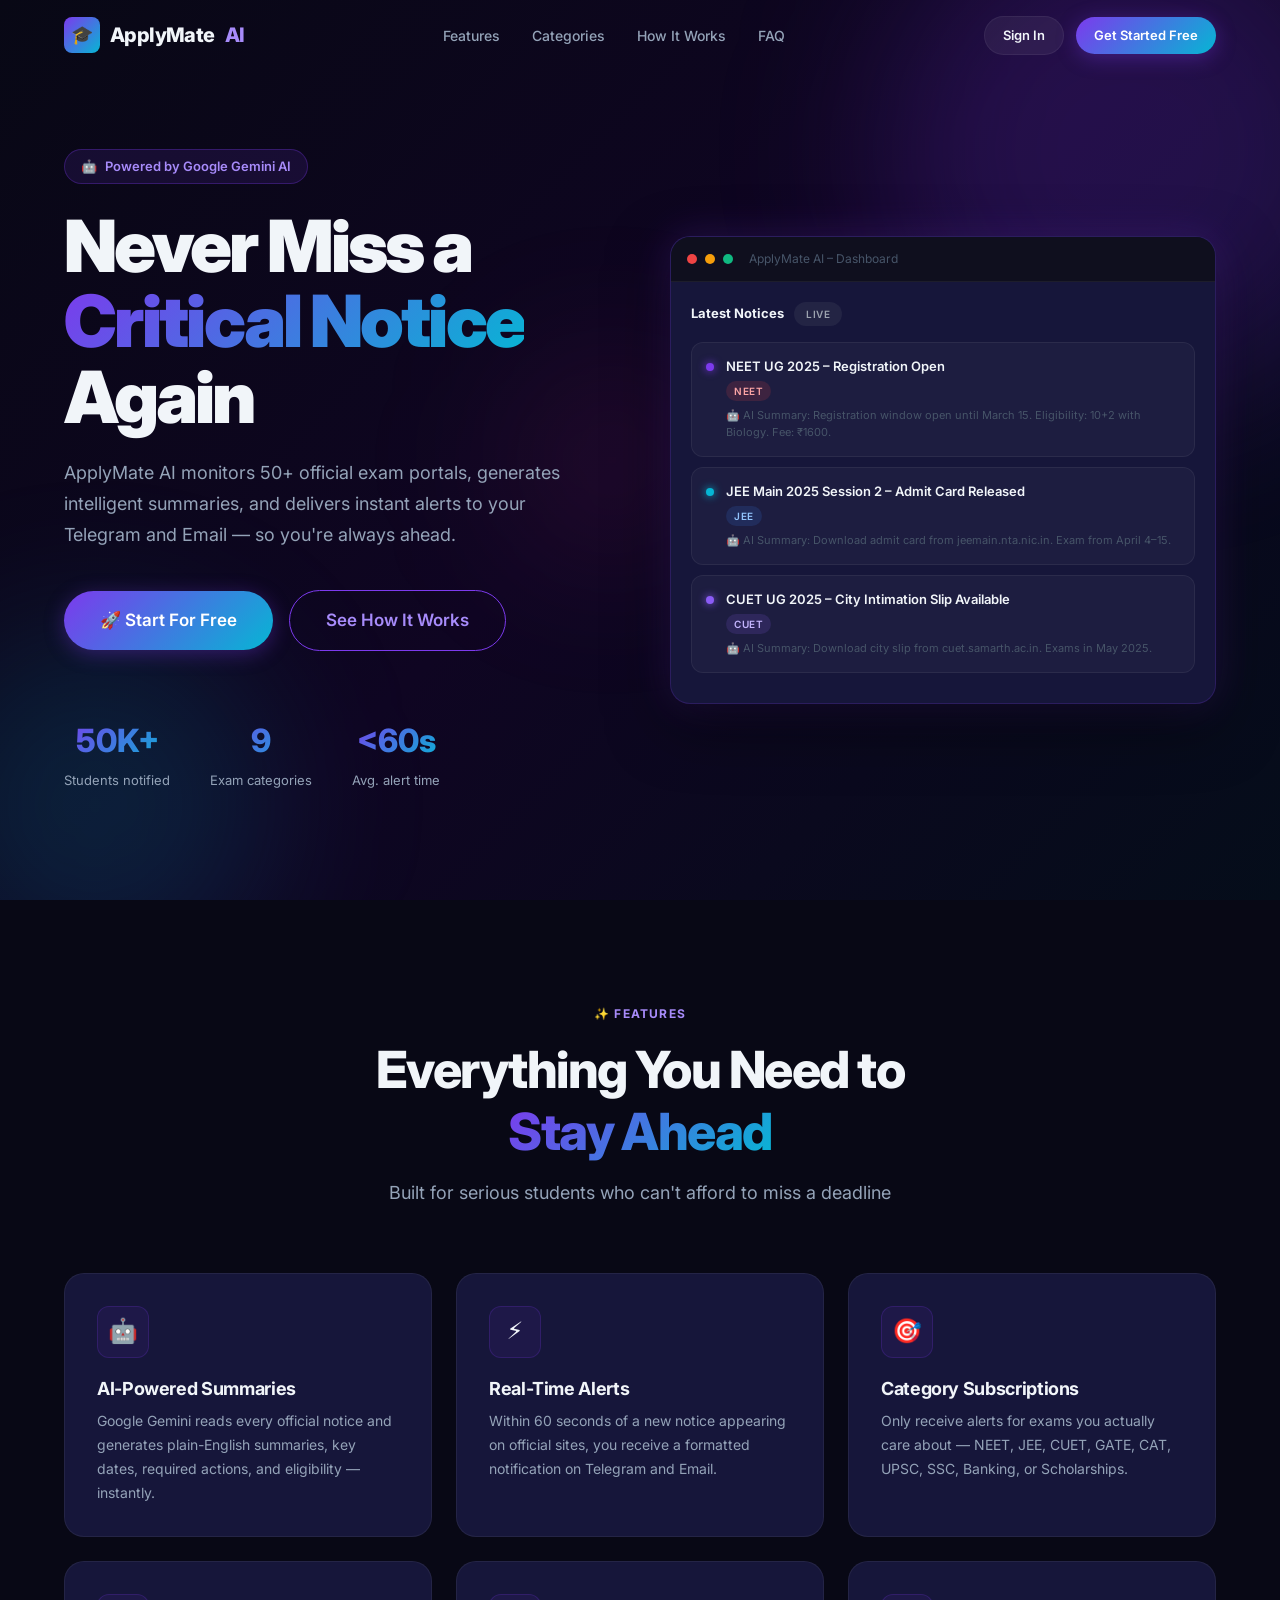
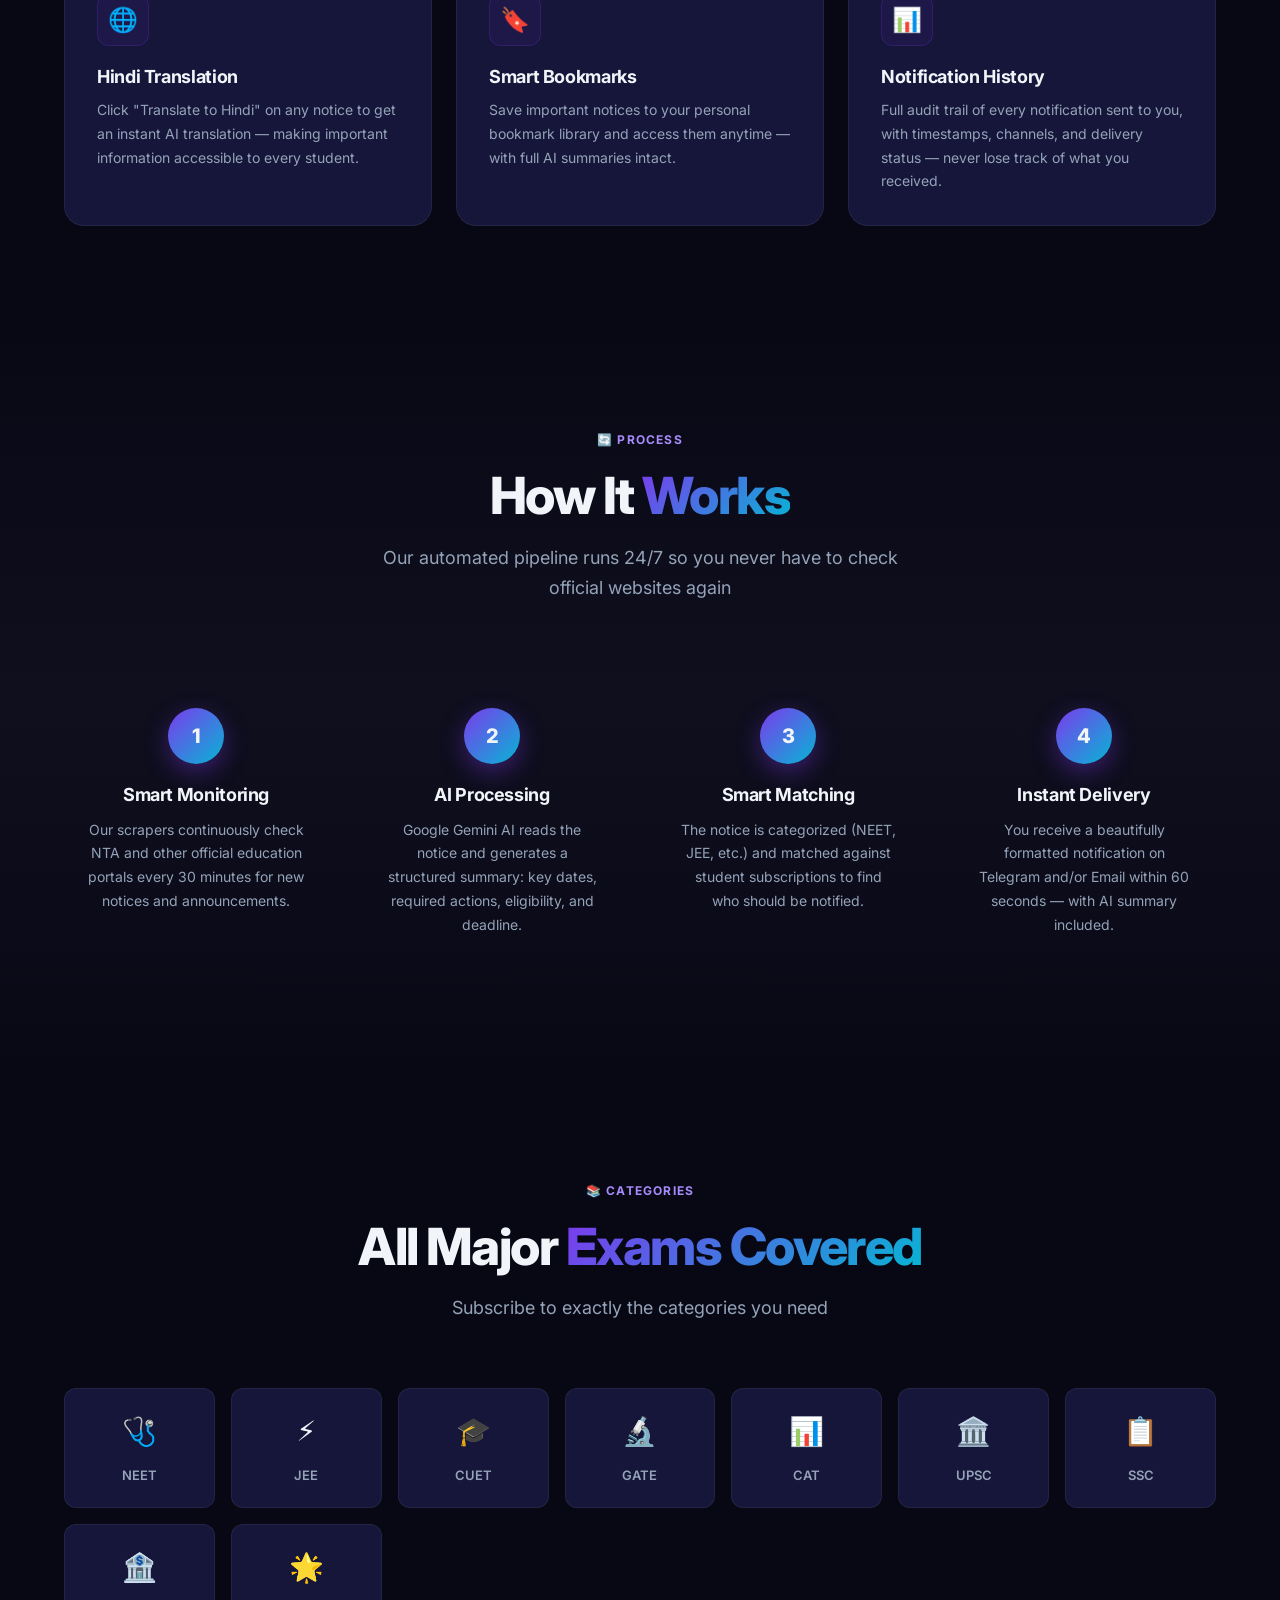
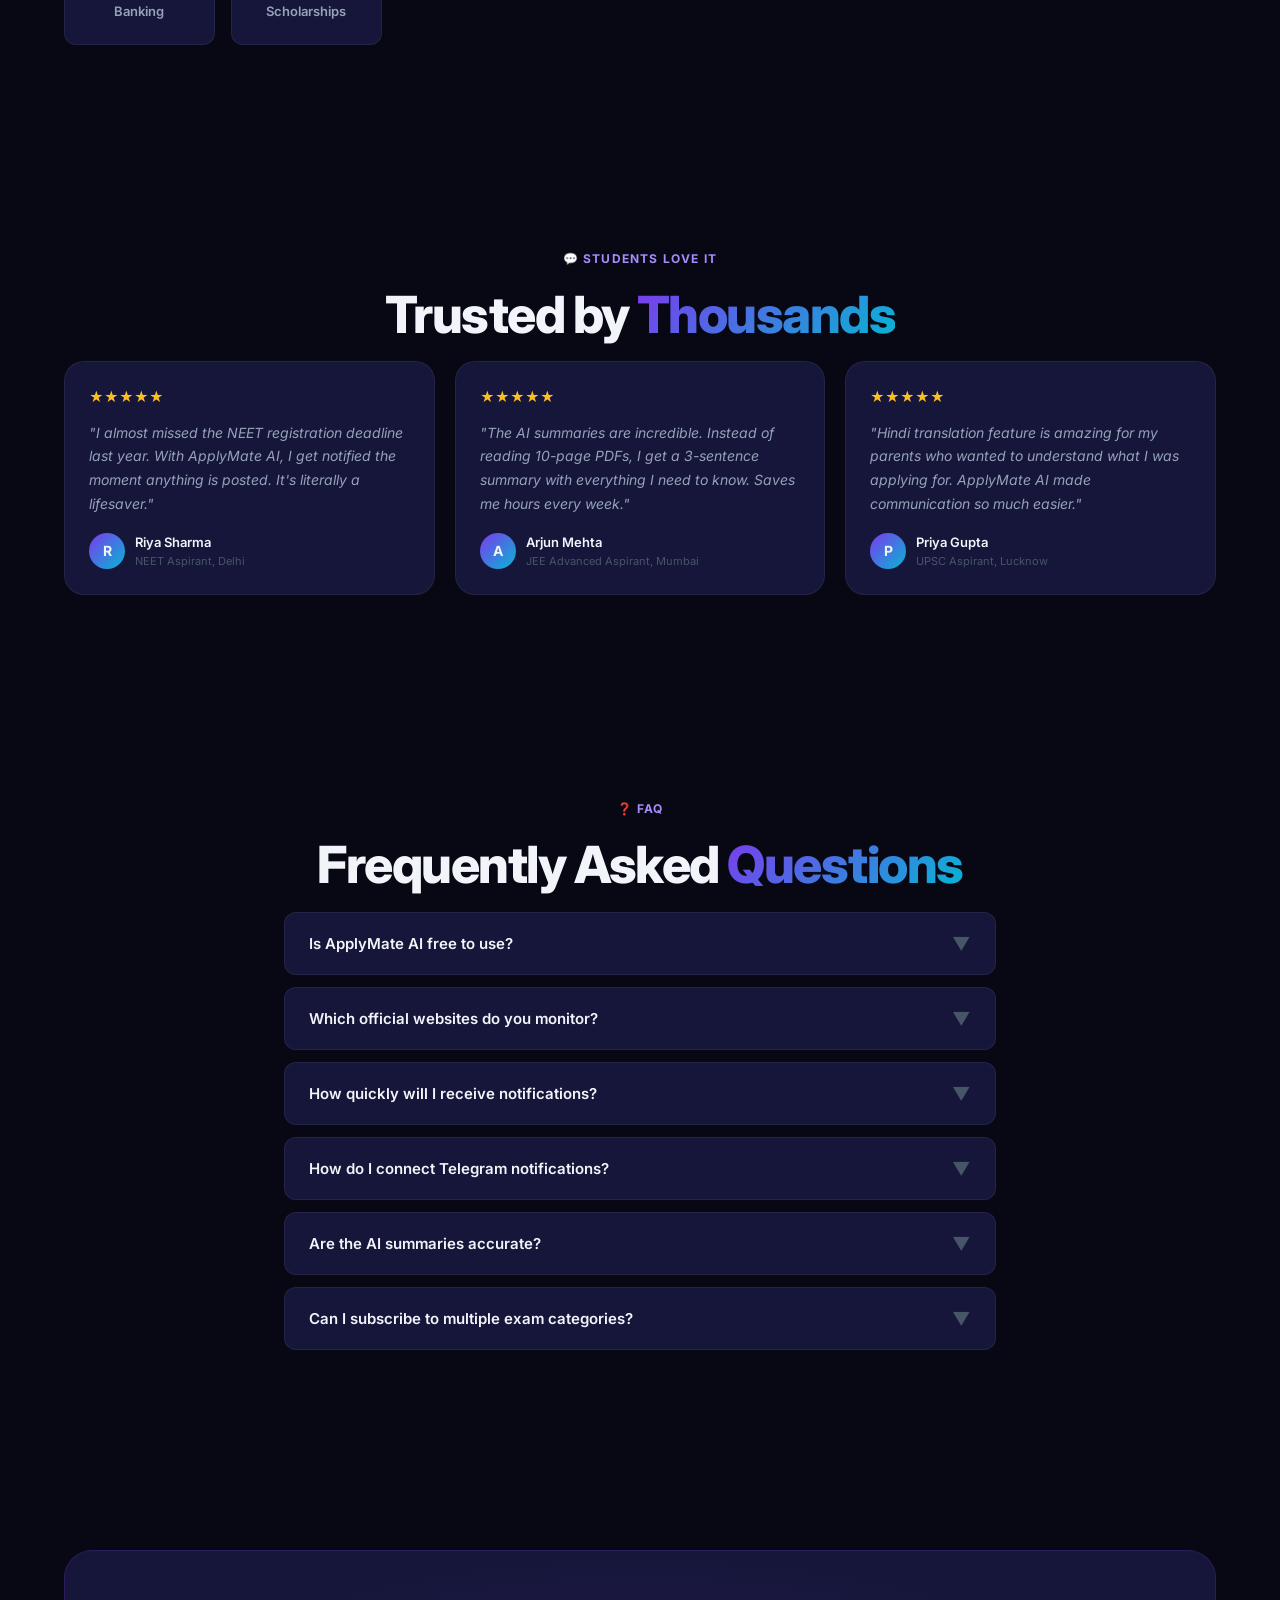
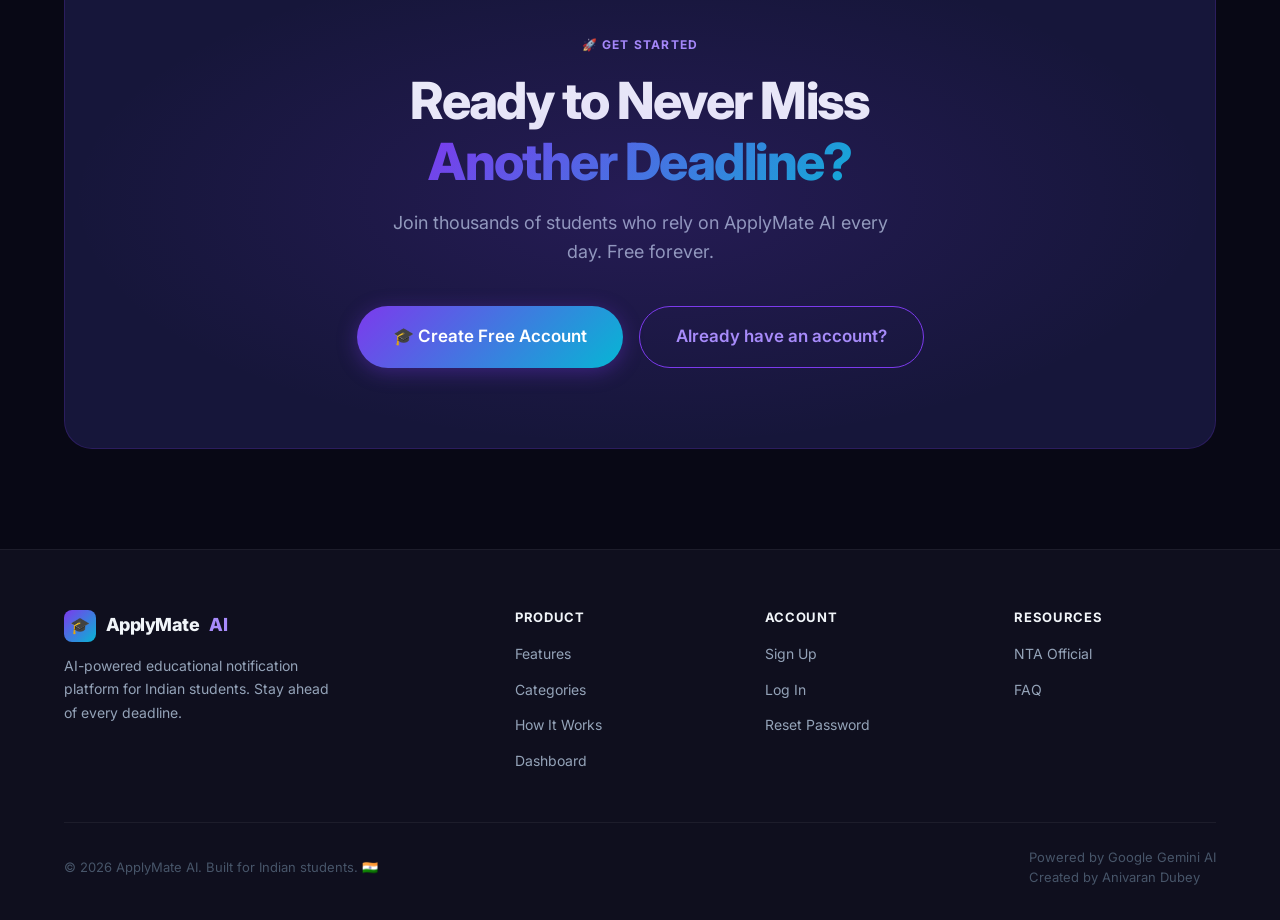
==== commit e197b8f9: "g" ====
--- a/templates/index.html
+++ b/templates/index.html
@@ -163,8 +163,9 @@
   <div class="hero-orb hero-orb-2"></div>
   <div class="hero-orb hero-orb-3"></div>
 
-  <div class="container">
-    <div style="display:grid;grid-template-columns:1fr 1fr;gap:60px;align-items:center;">
+   <div class="container">
+    <div class="hero-grid">
+   <!-- <div style="display:grid;grid-template-columns:1fr 1fr;gap:60px;align-items:center;"> -->
       <div class="hero-content">
         <div class="hero-eyebrow">
           <span>🤖</span> Powered by Google Gemini AI
@@ -548,8 +549,9 @@
     </div>
 
     <div class="footer-bottom">
-      <p>© 2025 ApplyMate AI. Built for Indian students. 🇮🇳</p>
-      <p style="color:var(--text-muted)">Powered by Google Gemini AI</p>
+      <p>© 2026 ApplyMate AI. Built for Indian students. 🇮🇳</p>
+      <p style="color:var(--text-muted)">Powered by Google Gemini AI <br> Created by Anivaran Dubey</p>
+
     </div>
   </div>
 </footer>
--- a/static/css/main.css
+++ b/static/css/main.css
@@ -812,3 +812,111 @@
   font-weight: 700;
   color: var(--text-primary);
 }
+/* ===============================
+   APPLYMATE MOBILE FIX
+================================*/
+
+.hero-grid{
+    display:grid;
+    grid-template-columns:1fr 1fr;
+    gap:60px;
+    align-items:center;
+}
+
+@media (max-width:768px){
+
+.hero-grid{
+    grid-template-columns:1fr;
+    gap:40px;
+}
+
+.hero-mockup{
+    order:-1;
+    width:100%;
+}
+
+.mockup-window{
+    max-width:360px;
+    margin:auto;
+}
+
+.hero-content{
+    text-align:center;
+}
+
+.hero-title{
+    font-size:2.6rem;
+    line-height:1.15;
+}
+
+.hero-description{
+    font-size:16px;
+    max-width:100%;
+}
+
+.hero-actions{
+    flex-direction:column;
+    width:100%;
+}
+
+.hero-actions .btn{
+    width:100%;
+}
+
+.hero-stats{
+    justify-content:center;
+    gap:20px;
+    flex-wrap:wrap;
+}
+
+.navbar-actions{
+    display:none;
+}
+
+.mobile-menu-btn{
+    display:flex !important;
+}
+
+.container{
+    padding-left:20px;
+    padding-right:20px;
+}
+
+.section{
+    padding:60px 0;
+}
+
+.section-title{
+    font-size:2rem;
+}
+
+.footer-grid{
+    grid-template-columns:1fr;
+}
+
+.footer-bottom{
+    flex-direction:column;
+    gap:15px;
+    text-align:center;
+}
+
+}
+@media (max-width:768px){
+
+.hero{
+    padding-top:90px;
+}
+
+.hero-title{
+    font-size:2.4rem;
+}
+
+.hero-description{
+    line-height:1.7;
+}
+
+.hero-stats{
+    margin-top:35px;
+}
+
+}
